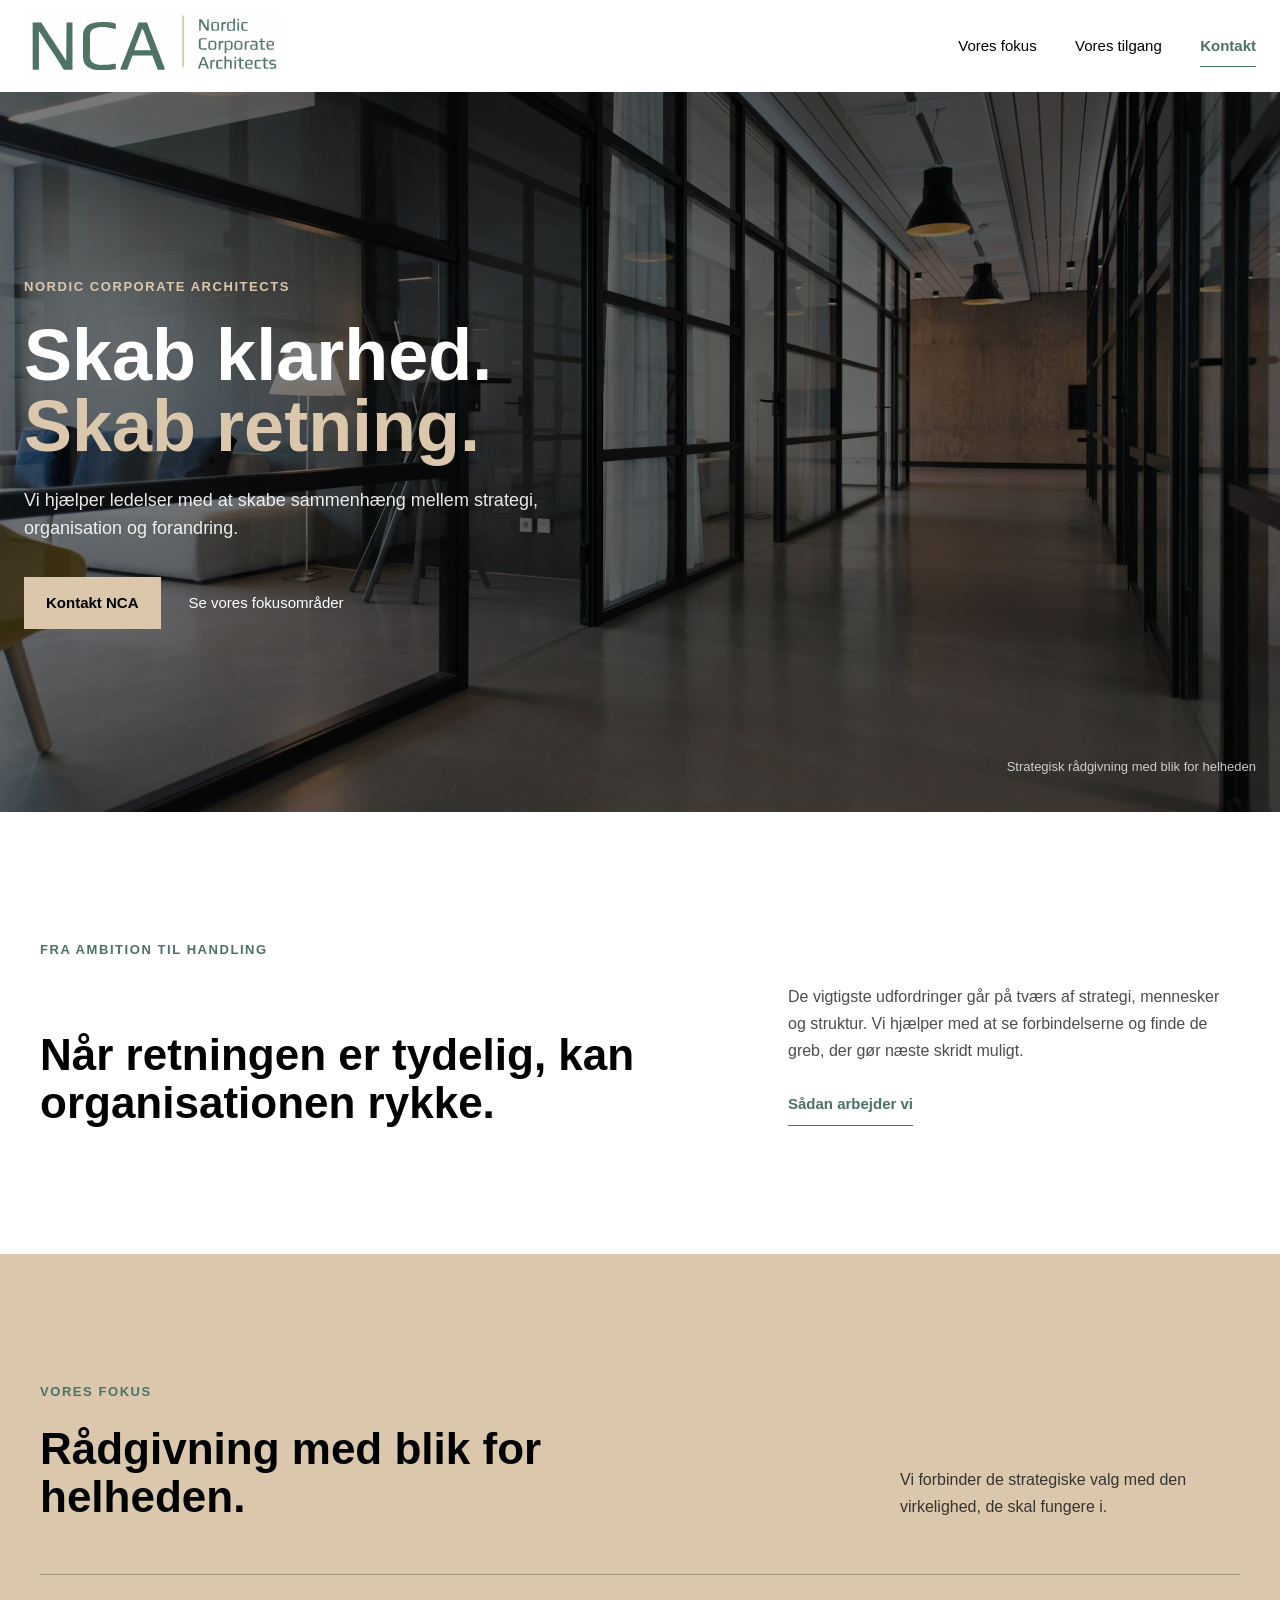
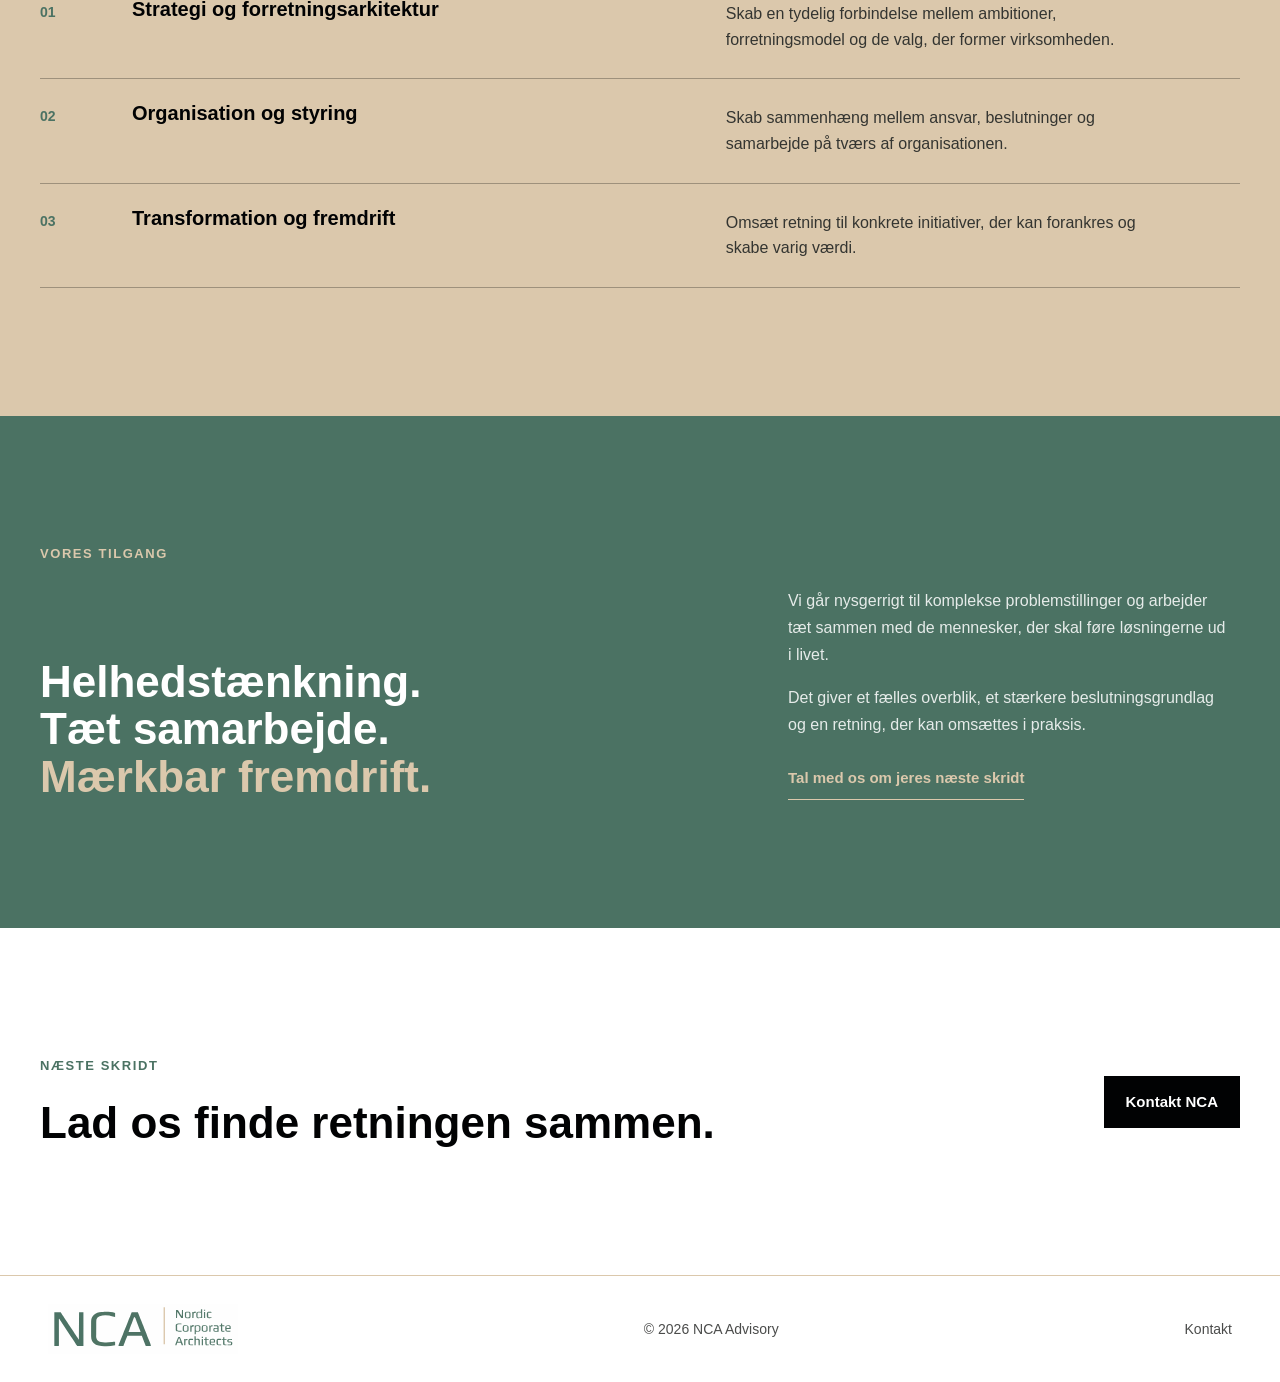
==== index.html @ 68beba66 "update with new .com domain added utile-solutions/nca-web@9d59abd292d9327e5ffa1cbc214c4a1c058926ba" ====
<!DOCTYPE html><!--3nPNjSxxkVsSci7g7vaaz--><html lang="da"><head><meta charSet="utf-8"/><meta name="viewport" content="width=device-width, initial-scale=1"/><link rel="preload" as="image" href="/_next/static/media/nca_advisory_logo.68d77a02.svg"/><link rel="preload" as="image" href="/images/nca-office-hero.jpg"/><link rel="stylesheet" href="/_next/static/css/c71cd34db02dd601.css" data-precedence="next"/><link rel="preload" as="script" fetchPriority="low" href="/_next/static/chunks/webpack-4e6bf084ac60582b.js"/><script src="/_next/static/chunks/4bd1b696-c023c6e3521b1417.js" async=""></script><script src="/_next/static/chunks/255-1f92380adbc6ec99.js" async=""></script><script src="/_next/static/chunks/main-app-1a03d2132babcd87.js" async=""></script><script src="/_next/static/chunks/850-9fa46099ca4fc916.js" async=""></script><script src="/_next/static/chunks/app/page-f6c0685f7e9ecedb.js" async=""></script><title>NCA</title><meta name="description" content="NCA skaber overblik og retning for det næste."/><link rel="icon" href="/icon.svg?50482b722c4ceec4" type="image/svg+xml" sizes="any"/><script src="/_next/static/chunks/polyfills-42372ed130431b0a.js" noModule=""></script></head><body><div hidden=""><!--$--><!--/$--></div><main><header class="site-header"><div class="site-header-inner"><a aria-label="NCA Advisory, forsiden" class="brand-link" href="/"><img alt="Nordic Corporate Architects" width="960" height="255" decoding="async" data-nimg="1" class="brand-logo" style="color:transparent" src="/_next/static/media/nca_advisory_logo.68d77a02.svg"/></a><nav aria-label="Hovednavigation" class="main-nav"><a href="#fokus">Vores fokus</a><a href="#tilgang">Vores tilgang</a><a class="nav-contact" href="/kontakt/">Kontakt</a></nav></div></header><section aria-labelledby="hero-title" class="home-hero" id="top"><img alt="Lyst, moderne arbejdsmiljø med møderum og glasvægge" decoding="async" data-nimg="fill" class="hero-image" style="position:absolute;height:100%;width:100%;left:0;top:0;right:0;bottom:0;color:transparent" src="/images/nca-office-hero.jpg"/><div aria-hidden="true" class="hero-shade"></div><div class="hero-inner"><div class="hero-copy page-enter"><p class="hero-eyebrow">Nordic Corporate Architects</p><h1 class="home-hero-title" id="hero-title">Skab klarhed.<br/><span>Skab retning.</span></h1><p class="hero-description">Vi hjælper ledelser med at skabe sammenhæng mellem strategi, organisation og forandring.</p><div class="hero-actions"><a class="button-sand" href="/kontakt/">Kontakt NCA</a><a class="hero-text-link" href="#fokus">Se vores fokusområder</a></div></div><p class="hero-caption">Strategisk rådgivning med blik for helheden</p></div></section><section aria-labelledby="intro-title" class="intro-section"><div class="intro-inner"><p class="section-eyebrow">Fra ambition til handling</p><div class="intro-grid"><h2 class="home-section-title" id="intro-title">Når retningen er tydelig, kan organisationen rykke.</h2><div class="intro-copy"><p>De vigtigste udfordringer går på tværs af strategi, mennesker og struktur. Vi hjælper med at se forbindelserne og finde de greb, der gør næste skridt muligt.</p><a class="underlined-link" href="#tilgang">Sådan arbejder vi</a></div></div></div></section><section aria-labelledby="focus-title" class="focus-section" id="fokus"><div class="focus-inner"><div class="focus-heading"><div><p class="section-eyebrow">Vores fokus</p><h2 class="home-section-title" id="focus-title">Rådgivning med blik for helheden.</h2></div><p class="focus-intro">Vi forbinder de strategiske valg med den virkelighed, de skal fungere i.</p></div><div class="focus-list"><article class="focus-item"><span class="focus-number">01</span><h3>Strategi og forretningsarkitektur</h3><p>Skab en tydelig forbindelse mellem ambitioner, forretningsmodel og de valg, der former virksomheden.</p></article><article class="focus-item"><span class="focus-number">02</span><h3>Organisation og styring</h3><p>Skab sammenhæng mellem ansvar, beslutninger og samarbejde på tværs af organisationen.</p></article><article class="focus-item"><span class="focus-number">03</span><h3>Transformation og fremdrift</h3><p>Omsæt retning til konkrete initiativer, der kan forankres og skabe varig værdi.</p></article></div></div></section><section aria-labelledby="approach-title" class="approach-section" id="tilgang"><div class="approach-inner"><p class="section-eyebrow">Vores tilgang</p><div class="approach-grid"><h2 class="home-section-title" id="approach-title">Helhedstænkning.<br/>Tæt samarbejde.<br/><span>Mærkbar fremdrift.</span></h2><div class="approach-copy"><p>Vi går nysgerrigt til komplekse problemstillinger og arbejder tæt sammen med de mennesker, der skal føre løsningerne ud i livet.</p><p>Det giver et fælles overblik, et stærkere beslutningsgrundlag og en retning, der kan omsættes i praksis.</p><a class="approach-link" href="/kontakt/">Tal med os om jeres næste skridt</a></div></div></div></section><section aria-labelledby="contact-title" class="contact-band" id="kontakt"><div class="contact-band-inner"><div><p class="section-eyebrow">Næste skridt</p><h2 class="home-section-title" id="contact-title">Lad os finde retningen sammen.</h2></div><a class="button-dark" href="/kontakt/">Kontakt NCA</a></div></section><footer class="site-footer"><div class="site-footer-inner"><a aria-label="NCA Advisory, forsiden" class="footer-brand" href="/"><img alt="Nordic Corporate Architects" loading="lazy" width="960" height="255" decoding="async" data-nimg="1" style="color:transparent" src="/_next/static/media/nca_advisory_logo.68d77a02.svg"/></a><span>© <!-- -->2026<!-- --> NCA Advisory</span><a href="/kontakt/">Kontakt</a></div></footer></main><!--$--><!--/$--><script src="/_next/static/chunks/webpack-4e6bf084ac60582b.js" id="_R_" async=""></script><script>(self.__next_f=self.__next_f||[]).push([0])</script><script>self.__next_f.push([1,"1:\"$Sreact.fragment\"\n2:I[9766,[],\"\"]\n3:I[8924,[],\"\"]\n4:I[2619,[\"850\",\"static/chunks/850-9fa46099ca4fc916.js\",\"974\",\"static/chunks/app/page-f6c0685f7e9ecedb.js\"],\"\"]\n5:I[1356,[\"850\",\"static/chunks/850-9fa46099ca4fc916.js\",\"974\",\"static/chunks/app/page-f6c0685f7e9ecedb.js\"],\"Image\"]\nd:I[7150,[],\"\"]\n:HL[\"/_next/static/css/c71cd34db02dd601.css\",\"style\"]\n"])</script><script>self.__next_f.push([1,"0:{\"P\":null,\"b\":\"3nPNjSxxkVsSci7g7vaaz\",\"p\":\"\",\"c\":[\"\",\"\"],\"i\":false,\"f\":[[[\"\",{\"children\":[\"__PAGE__\",{}]},\"$undefined\",\"$undefined\",true],[\"\",[\"$\",\"$1\",\"c\",{\"children\":[[[\"$\",\"link\",\"0\",{\"rel\":\"stylesheet\",\"href\":\"/_next/static/css/c71cd34db02dd601.css\",\"precedence\":\"next\",\"crossOrigin\":\"$undefined\",\"nonce\":\"$undefined\"}]],[\"$\",\"html\",null,{\"lang\":\"da\",\"children\":[\"$\",\"body\",null,{\"children\":[\"$\",\"$L2\",null,{\"parallelRouterKey\":\"children\",\"error\":\"$undefined\",\"errorStyles\":\"$undefined\",\"errorScripts\":\"$undefined\",\"template\":[\"$\",\"$L3\",null,{}],\"templateStyles\":\"$undefined\",\"templateScripts\":\"$undefined\",\"notFound\":[[\"$\",\"main\",null,{\"className\":\"flex min-h-screen flex-col\",\"children\":[[\"$\",\"header\",null,{\"className\":\"mx-auto flex w-full max-w-7xl items-center justify-between px-6 py-6 sm:px-10 lg:px-14\",\"children\":[[\"$\",\"$L4\",null,{\"aria-label\":\"NCA Advisory, forsiden\",\"className\":\"brand-link\",\"href\":\"/\",\"children\":[\"$\",\"$L5\",null,{\"alt\":\"Nordic Corporate Architects\",\"className\":\"brand-logo\",\"height\":255,\"priority\":true,\"src\":{\"src\":\"/_next/static/media/nca_advisory_logo.68d77a02.svg\",\"height\":255,\"width\":960,\"blurWidth\":0,\"blurHeight\":0},\"width\":960}]}],[\"$\",\"span\",null,{\"className\":\"page-nav-link\",\"children\":\"Side ikke fundet\"}]]}],[\"$\",\"section\",null,{\"className\":\"mx-auto flex w-full max-w-7xl flex-1 flex-col justify-center px-6 py-16 sm:px-10 lg:px-14\",\"children\":[[\"$\",\"p\",null,{\"className\":\"mb-5 text-xs font-bold uppercase tracking-[0.18em] text-[var(--primary)]\",\"children\":\"Fejl 404\"}],[\"$\",\"h1\",null,{\"className\":\"display-font leading-tight\",\"children\":\"Den side findes ikke.\"}],[\"$\",\"p\",null,{\"className\":\"body-text mt-5 max-w-md leading-relaxed text-[var(--muted)]\",\"children\":\"Linket virker muligvis ikke længere, eller adressen kan være skrevet forkert.\"}],[\"$\",\"$L4\",null,{\"className\":\"mt-8 inline-flex w-fit border-b border-[var(--primary)] pb-2 text-sm font-bold text-[var(--primary)]\",\"href\":\"/\",\"children\":\"Tilbage til forsiden\"}]]}],[\"$\",\"footer\",null,{\"className\":\"border-t border-[var(--line)] px-6 py-8 sm:px-10 lg:px-14\",\"children\":[\"$\",\"div\",null,{\"className\":\"site-footer-inner\",\"children\":[[\"$\",\"$L4\",null,{\"aria-label\":\"NCA Advisory, forsiden\",\"className\":\"footer-brand\",\"href\":\"/\",\"children\":[\"$\",\"$L5\",null,{\"alt\":\"Nordic Corporate Architects\",\"height\":255,\"src\":\"$0:f:0:1:1:props:children:1:props:children:props:children:props:notFound:0:props:children:0:props:children:0:props:children:props:src\",\"width\":960}]}],[\"$\",\"span\",null,{\"children\":[\"© \",2026,\" NCA Advisory\"]}]]}]}]]}],[]],\"forbidden\":\"$undefined\",\"unauthorized\":\"$undefined\"}]}]}]]}],{\"children\":[\"__PAGE__\",[\"$\",\"$1\",\"c\",{\"children\":[[\"$\",\"main\",null,{\"children\":[[\"$\",\"header\",null,{\"className\":\"site-header\",\"children\":[\"$\",\"div\",null,{\"className\":\"site-header-inner\",\"children\":[[\"$\",\"$L4\",null,{\"aria-label\":\"NCA Advisory, forsiden\",\"className\":\"brand-link\",\"href\":\"/\",\"children\":[\"$\",\"$L5\",null,{\"alt\":\"Nordic Corporate Architects\",\"className\":\"brand-logo\",\"height\":255,\"priority\":true,\"src\":\"$0:f:0:1:1:props:children:1:props:children:props:children:props:notFound:0:props:children:0:props:children:0:props:children:props:src\",\"width\":960}]}],[\"$\",\"nav\",null,{\"aria-label\":\"Hovednavigation\",\"className\":\"main-nav\",\"children\":[[\"$\",\"a\",null,{\"href\":\"#fokus\",\"children\":\"Vores fokus\"}],[\"$\",\"a\",null,{\"href\":\"#tilgang\",\"children\":\"Vores tilgang\"}],[\"$\",\"$L4\",null,{\"className\":\"nav-contact\",\"href\":\"/kontakt/\",\"children\":\"Kontakt\"}]]}]]}]}],[\"$\",\"section\",null,{\"aria-labelledby\":\"hero-title\",\"className\":\"home-hero\",\"id\":\"top\",\"children\":[[\"$\",\"$L5\",null,{\"alt\":\"Lyst, moderne arbejdsmiljø med møderum og glasvægge\",\"className\":\"hero-image\",\"fill\":true,\"priority\":true,\"sizes\":\"100vw\",\"src\":\"/images/nca-office-hero.jpg\"}],[\"$\",\"div\",null,{\"aria-hidden\":\"true\",\"className\":\"hero-shade\"}],[\"$\",\"div\",null,{\"className\":\"hero-inner\",\"children\":[[\"$\",\"div\",null,{\"className\":\"hero-copy page-enter\",\"children\":[[\"$\",\"p\",null,{\"className\":\"hero-eyebrow\",\"children\":\"Nordic Corporate Architects\"}],[\"$\",\"h1\",null,{\"className\":\"home-hero-title\",\"id\":\"hero-title\",\"children\":[\"Skab klarhed.\",[\"$\",\"br\",null,{}],[\"$\",\"span\",null,{\"children\":\"Skab retning.\"}]]}],[\"$\",\"p\",null,{\"className\":\"hero-description\",\"children\":\"Vi hjælper ledelser med at skabe sammenhæng mellem strategi, organisation og forandring.\"}],[\"$\",\"div\",null,{\"className\":\"hero-actions\",\"children\":[[\"$\",\"$L4\",null,{\"className\":\"button-sand\",\"href\":\"/kontakt/\",\"children\":\"Kontakt NCA\"}],[\"$\",\"a\",null,{\"className\":\"hero-text-link\",\"href\":\"#fokus\",\"children\":\"Se vores fokusområder\"}]]}]]}],[\"$\",\"p\",null,{\"className\":\"hero-caption\",\"children\":\"Strategisk rådgivning med blik for helheden\"}]]}]]}],[\"$\",\"section\",null,{\"aria-labelledby\":\"intro-title\",\"className\":\"intro-section\",\"children\":[\"$\",\"div\",null,{\"className\":\"intro-inner\",\"children\":[[\"$\",\"p\",null,{\"className\":\"section-eyebrow\",\"children\":\"Fra ambition til handling\"}],[\"$\",\"div\",null,{\"className\":\"intro-grid\",\"children\":[[\"$\",\"h2\",null,{\"className\":\"home-section-title\",\"id\":\"intro-title\",\"children\":\"Når retningen er tydelig, kan organisationen rykke.\"}],\"$L6\"]}]]}]}],\"$L7\",\"$L8\",\"$L9\",\"$La\"]}],null,\"$Lb\"]}],{},null,false]},null,false],\"$Lc\",false]],\"m\":\"$undefined\",\"G\":[\"$d\",[]],\"s\":false,\"S\":true}\n"])</script><script>self.__next_f.push([1,"e:I[4431,[],\"OutletBoundary\"]\n10:I[5278,[],\"AsyncMetadataOutlet\"]\n12:I[4431,[],\"ViewportBoundary\"]\n14:I[4431,[],\"MetadataBoundary\"]\n15:\"$Sreact.suspense\"\n6:[\"$\",\"div\",null,{\"className\":\"intro-copy\",\"children\":[[\"$\",\"p\",null,{\"children\":\"De vigtigste udfordringer går på tværs af strategi, mennesker og struktur. Vi hjælper med at se forbindelserne og finde de greb, der gør næste skridt muligt.\"}],[\"$\",\"a\",null,{\"className\":\"underlined-link\",\"href\":\"#tilgang\",\"children\":\"Sådan arbejder vi\"}]]}]\n"])</script><script>self.__next_f.push([1,"7:[\"$\",\"section\",null,{\"aria-labelledby\":\"focus-title\",\"className\":\"focus-section\",\"id\":\"fokus\",\"children\":[\"$\",\"div\",null,{\"className\":\"focus-inner\",\"children\":[[\"$\",\"div\",null,{\"className\":\"focus-heading\",\"children\":[[\"$\",\"div\",null,{\"children\":[[\"$\",\"p\",null,{\"className\":\"section-eyebrow\",\"children\":\"Vores fokus\"}],[\"$\",\"h2\",null,{\"className\":\"home-section-title\",\"id\":\"focus-title\",\"children\":\"Rådgivning med blik for helheden.\"}]]}],[\"$\",\"p\",null,{\"className\":\"focus-intro\",\"children\":\"Vi forbinder de strategiske valg med den virkelighed, de skal fungere i.\"}]]}],[\"$\",\"div\",null,{\"className\":\"focus-list\",\"children\":[[\"$\",\"article\",\"01\",{\"className\":\"focus-item\",\"children\":[[\"$\",\"span\",null,{\"className\":\"focus-number\",\"children\":\"01\"}],[\"$\",\"h3\",null,{\"children\":\"Strategi og forretningsarkitektur\"}],[\"$\",\"p\",null,{\"children\":\"Skab en tydelig forbindelse mellem ambitioner, forretningsmodel og de valg, der former virksomheden.\"}]]}],[\"$\",\"article\",\"02\",{\"className\":\"focus-item\",\"children\":[[\"$\",\"span\",null,{\"className\":\"focus-number\",\"children\":\"02\"}],[\"$\",\"h3\",null,{\"children\":\"Organisation og styring\"}],[\"$\",\"p\",null,{\"children\":\"Skab sammenhæng mellem ansvar, beslutninger og samarbejde på tværs af organisationen.\"}]]}],[\"$\",\"article\",\"03\",{\"className\":\"focus-item\",\"children\":[[\"$\",\"span\",null,{\"className\":\"focus-number\",\"children\":\"03\"}],[\"$\",\"h3\",null,{\"children\":\"Transformation og fremdrift\"}],[\"$\",\"p\",null,{\"children\":\"Omsæt retning til konkrete initiativer, der kan forankres og skabe varig værdi.\"}]]}]]}]]}]}]\n"])</script><script>self.__next_f.push([1,"8:[\"$\",\"section\",null,{\"aria-labelledby\":\"approach-title\",\"className\":\"approach-section\",\"id\":\"tilgang\",\"children\":[\"$\",\"div\",null,{\"className\":\"approach-inner\",\"children\":[[\"$\",\"p\",null,{\"className\":\"section-eyebrow\",\"children\":\"Vores tilgang\"}],[\"$\",\"div\",null,{\"className\":\"approach-grid\",\"children\":[[\"$\",\"h2\",null,{\"className\":\"home-section-title\",\"id\":\"approach-title\",\"children\":[\"Helhedstænkning.\",[\"$\",\"br\",null,{}],\"Tæt samarbejde.\",[\"$\",\"br\",null,{}],[\"$\",\"span\",null,{\"children\":\"Mærkbar fremdrift.\"}]]}],[\"$\",\"div\",null,{\"className\":\"approach-copy\",\"children\":[[\"$\",\"p\",null,{\"children\":\"Vi går nysgerrigt til komplekse problemstillinger og arbejder tæt sammen med de mennesker, der skal føre løsningerne ud i livet.\"}],[\"$\",\"p\",null,{\"children\":\"Det giver et fælles overblik, et stærkere beslutningsgrundlag og en retning, der kan omsættes i praksis.\"}],[\"$\",\"$L4\",null,{\"className\":\"approach-link\",\"href\":\"/kontakt/\",\"children\":\"Tal med os om jeres næste skridt\"}]]}]]}]]}]}]\n"])</script><script>self.__next_f.push([1,"9:[\"$\",\"section\",null,{\"aria-labelledby\":\"contact-title\",\"className\":\"contact-band\",\"id\":\"kontakt\",\"children\":[\"$\",\"div\",null,{\"className\":\"contact-band-inner\",\"children\":[[\"$\",\"div\",null,{\"children\":[[\"$\",\"p\",null,{\"className\":\"section-eyebrow\",\"children\":\"Næste skridt\"}],[\"$\",\"h2\",null,{\"className\":\"home-section-title\",\"id\":\"contact-title\",\"children\":\"Lad os finde retningen sammen.\"}]]}],[\"$\",\"$L4\",null,{\"className\":\"button-dark\",\"href\":\"/kontakt/\",\"children\":\"Kontakt NCA\"}]]}]}]\na:[\"$\",\"footer\",null,{\"className\":\"site-footer\",\"children\":[\"$\",\"div\",null,{\"className\":\"site-footer-inner\",\"children\":[[\"$\",\"$L4\",null,{\"aria-label\":\"NCA Advisory, forsiden\",\"className\":\"footer-brand\",\"href\":\"/\",\"children\":[\"$\",\"$L5\",null,{\"alt\":\"Nordic Corporate Architects\",\"height\":255,\"src\":\"$0:f:0:1:1:props:children:1:props:children:props:children:props:notFound:0:props:children:0:props:children:0:props:children:props:src\",\"width\":960}]}],[\"$\",\"span\",null,{\"children\":[\"© \",2026,\" NCA Advisory\"]}],[\"$\",\"$L4\",null,{\"href\":\"/kontakt/\",\"children\":\"Kontakt\"}]]}]}]\nb:[\"$\",\"$Le\",null,{\"children\":[\"$Lf\",[\"$\",\"$L10\",null,{\"promise\":\"$@11\"}]]}]\nc:[\"$\",\"$1\",\"h\",{\"children\":[null,[[\"$\",\"$L12\",null,{\"children\":\"$L13\"}],null],[\"$\",\"$L14\",null,{\"children\":[\"$\",\"div\",null,{\"hidden\":true,\"children\":[\"$\",\"$15\",null,{\"fallback\":null,\"children\":\"$L16\"}]}]}]]}]\n"])</script><script>self.__next_f.push([1,"13:[[\"$\",\"meta\",\"0\",{\"charSet\":\"utf-8\"}],[\"$\",\"meta\",\"1\",{\"name\":\"viewport\",\"content\":\"width=device-width, initial-scale=1\"}]]\nf:null\n"])</script><script>self.__next_f.push([1,"17:I[622,[],\"IconMark\"]\n11:{\"metadata\":[[\"$\",\"title\",\"0\",{\"children\":\"NCA\"}],[\"$\",\"meta\",\"1\",{\"name\":\"description\",\"content\":\"NCA skaber overblik og retning for det næste.\"}],[\"$\",\"link\",\"2\",{\"rel\":\"icon\",\"href\":\"/icon.svg?50482b722c4ceec4\",\"type\":\"image/svg+xml\",\"sizes\":\"any\"}],[\"$\",\"$L17\",\"3\",{}]],\"error\":null,\"digest\":\"$undefined\"}\n"])</script><script>self.__next_f.push([1,"16:\"$11:metadata\"\n"])</script></body></html>
---- _next/static/css/c71cd34db02dd601.css ----
/*! tailwindcss v4.3.3 | MIT License | https://tailwindcss.com */@layer properties{@supports (((-webkit-hyphens:none)) and (not (margin-trim:inline))) or ((-moz-orient:inline) and (not (color:rgb(from red r g b)))){*,::backdrop,:after,:before{--tw-rotate-x:initial;--tw-rotate-y:initial;--tw-rotate-z:initial;--tw-skew-x:initial;--tw-skew-y:initial;--tw-space-y-reverse:0;--tw-border-style:solid;--tw-leading:initial;--tw-font-weight:initial;--tw-tracking:initial}}}@layer theme{:host,:root{--font-sans:-apple-system,BlinkMacSystemFont,"Segoe UI",Roboto,"Helvetica Neue","Noto Sans",Arial,sans-serif,"Apple Color Emoji","Segoe UI Emoji","Segoe UI Symbol","Noto Color Emoji";--font-mono:ui-monospace,SFMono-Regular,Menlo,Monaco,Consolas,"Liberation Mono","Courier New",monospace;--color-red-700:oklch(50.5% .213 27.518);--color-white:#fff;--spacing:.25rem;--container-sm:24rem;--container-md:28rem;--container-7xl:80rem;--text-xs:.75rem;--text-xs--line-height:calc(1 / .75);--text-sm:.875rem;--text-sm--line-height:calc(1.25 / .875);--text-base:1rem;--text-base--line-height:calc(1.5 / 1);--font-weight-bold:700;--leading-tight:1.25;--leading-relaxed:1.625;--default-transition-duration:.15s;--default-transition-timing-function:cubic-bezier(.4,0,.2,1);--default-font-family:var(--font-sans);--default-mono-font-family:var(--font-mono)}}@layer base{*,::backdrop,:after,:before{box-sizing:border-box;border:0 solid;margin:0;padding:0}::file-selector-button{box-sizing:border-box;border:0 solid;margin:0;padding:0}:host,html{-webkit-text-size-adjust:100%;tab-size:4;line-height:1.5;font-family:var(--default-font-family,-apple-system,BlinkMacSystemFont,"Segoe UI",Roboto,"Helvetica Neue","Noto Sans",Arial,sans-serif,"Apple Color Emoji","Segoe UI Emoji","Segoe UI Symbol","Noto Color Emoji");font-feature-settings:var(--default-font-feature-settings,normal);font-variation-settings:var(--default-font-variation-settings,normal);-webkit-tap-highlight-color:transparent}hr{height:0;color:inherit;border-top-width:1px}abbr:where([title]){-webkit-text-decoration:underline dotted;text-decoration:underline dotted}h1,h2,h3,h4,h5,h6{font-size:inherit;font-weight:inherit}a{color:inherit;-webkit-text-decoration:inherit;text-decoration:inherit}b,strong{font-weight:bolder}code,kbd,pre,samp{font-family:var(--default-mono-font-family,ui-monospace,SFMono-Regular,Menlo,Monaco,Consolas,"Liberation Mono","Courier New",monospace);font-feature-settings:var(--default-mono-font-feature-settings,normal);font-variation-settings:var(--default-mono-font-variation-settings,normal);font-size:1em}small{font-size:80%}sub,sup{vertical-align:baseline;font-size:75%;line-height:0;position:relative}sub{bottom:-.25em}sup{top:-.5em}table{text-indent:0;border-color:inherit;border-collapse:collapse}:-moz-focusring:where(:not(iframe)){outline:auto}progress{vertical-align:baseline}summary{display:list-item}menu,ol,ul{list-style:none}audio,canvas,embed,iframe,img,object,svg,video{vertical-align:middle;display:block}img,video{max-width:100%;height:auto}button,input,optgroup,select,textarea{font:inherit;font-feature-settings:inherit;font-variation-settings:inherit;letter-spacing:inherit;color:inherit;opacity:1;background-color:#0000;border-radius:0}::file-selector-button{font:inherit;font-feature-settings:inherit;font-variation-settings:inherit;letter-spacing:inherit;color:inherit;opacity:1;background-color:#0000;border-radius:0}:where(select:is([multiple],[size])) optgroup{font-weight:bolder}:where(select:is([multiple],[size])) optgroup option{padding-inline-start:20px}::file-selector-button{margin-inline-end:4px}::placeholder{opacity:1}@supports (not ((-webkit-appearance:-apple-pay-button))) or (contain-intrinsic-size:1px){::placeholder{color:currentColor}@supports (color:color-mix(in lab,red,red)){::placeholder{color:color-mix(in oklab,currentcolor 50%,transparent)}}}textarea{resize:vertical}::-webkit-search-decoration{-webkit-appearance:none}::-webkit-date-and-time-value{min-height:1lh;text-align:inherit}::-webkit-datetime-edit{display:inline-flex}::-webkit-datetime-edit-fields-wrapper{padding:0}::-webkit-datetime-edit,::-webkit-datetime-edit-year-field{padding-block:0}::-webkit-datetime-edit-day-field,::-webkit-datetime-edit-month-field{padding-block:0}::-webkit-datetime-edit-hour-field,::-webkit-datetime-edit-minute-field{padding-block:0}::-webkit-datetime-edit-millisecond-field,::-webkit-datetime-edit-second-field{padding-block:0}::-webkit-datetime-edit-meridiem-field{padding-block:0}::-webkit-calendar-picker-indicator{line-height:1}:-moz-ui-invalid{box-shadow:none}button,input:where([type=button],[type=reset],[type=submit]){appearance:button}::file-selector-button{appearance:button}::-webkit-inner-spin-button,::-webkit-outer-spin-button{height:auto}[hidden]:where(:not([hidden=until-found])){display:none!important}}@layer components;@layer utilities{.static{position:static}.mx-auto{margin-inline:auto}.mt-5{margin-top:calc(var(--spacing) * 5)}.mt-8{margin-top:calc(var(--spacing) * 8)}.mt-10{margin-top:calc(var(--spacing) * 10)}.mb-2{margin-bottom:calc(var(--spacing) * 2)}.mb-5{margin-bottom:calc(var(--spacing) * 5)}.block{display:block}.contents{display:contents}.flex{display:flex}.grid{display:grid}.inline-flex{display:inline-flex}.min-h-12{min-height:calc(var(--spacing) * 12)}.min-h-screen{min-height:100vh}.w-fit{width:fit-content}.w-full{width:100%}.max-w-7xl{max-width:var(--container-7xl)}.max-w-md{max-width:var(--container-md)}.max-w-sm{max-width:var(--container-sm)}.flex-1{flex:1}.transform{transform:var(--tw-rotate-x,) var(--tw-rotate-y,) var(--tw-rotate-z,) var(--tw-skew-x,) var(--tw-skew-y,)}.resize-y{resize:vertical}.flex-col{flex-direction:column}.items-center{align-items:center}.justify-between{justify-content:space-between}.justify-center{justify-content:center}.gap-12{gap:calc(var(--spacing) * 12)}:where(.space-y-6>:not(:last-child)){--tw-space-y-reverse:0;margin-block-start:calc(calc(var(--spacing) * 6) * var(--tw-space-y-reverse));margin-block-end:calc(calc(var(--spacing) * 6) * calc(1 - var(--tw-space-y-reverse)))}.border{border-style:var(--tw-border-style);border-width:1px}.border-t{border-top-style:var(--tw-border-style);border-top-width:1px}.border-b{border-bottom-style:var(--tw-border-style);border-bottom-width:1px}.border-\[var\(--line\)\]{border-color:var(--line)}.border-\[var\(--primary\)\]{border-color:var(--primary)}.bg-\[var\(--primary\)\]{background-color:var(--primary)}.bg-white{background-color:var(--color-white)}.px-4{padding-inline:calc(var(--spacing) * 4)}.px-6{padding-inline:calc(var(--spacing) * 6)}.py-3{padding-block:calc(var(--spacing) * 3)}.py-6{padding-block:calc(var(--spacing) * 6)}.py-8{padding-block:calc(var(--spacing) * 8)}.py-16{padding-block:calc(var(--spacing) * 16)}.pt-2{padding-top:calc(var(--spacing) * 2)}.pb-2{padding-bottom:calc(var(--spacing) * 2)}.text-base{font-size:var(--text-base);line-height:var(--tw-leading,var(--text-base--line-height))}.text-sm{font-size:var(--text-sm);line-height:var(--tw-leading,var(--text-sm--line-height))}.text-xs{font-size:var(--text-xs);line-height:var(--tw-leading,var(--text-xs--line-height))}.leading-relaxed{--tw-leading:var(--leading-relaxed);line-height:var(--leading-relaxed)}.leading-tight{--tw-leading:var(--leading-tight);line-height:var(--leading-tight)}.font-bold{--tw-font-weight:var(--font-weight-bold);font-weight:var(--font-weight-bold)}.tracking-\[0\.12em\]{--tw-tracking:.12em;letter-spacing:.12em}.tracking-\[0\.18em\]{--tw-tracking:.18em;letter-spacing:.18em}.text-\[var\(--muted\)\]{color:var(--muted)}.text-\[var\(--primary\)\]{color:var(--primary)}.text-red-700{color:var(--color-red-700)}.text-white{color:var(--color-white)}.uppercase{text-transform:uppercase}.transition{transition-property:color,background-color,border-color,outline-color,text-decoration-color,fill,stroke,--tw-gradient-from,--tw-gradient-via,--tw-gradient-to,opacity,box-shadow,transform,translate,scale,rotate,filter,-webkit-backdrop-filter,backdrop-filter,display,content-visibility,overlay,pointer-events;transition-timing-function:var(--tw-ease,var(--default-transition-timing-function));transition-duration:var(--tw-duration,var(--default-transition-duration))}.outline-none{--tw-outline-style:none;outline-style:none}@media (hover:hover){.hover\:bg-\[var\(--secondary\)\]:hover{background-color:var(--secondary)}}.focus\:border-\[var\(--primary\)\]:focus{border-color:var(--primary)}.disabled\:cursor-wait:disabled{cursor:wait}.disabled\:opacity-60:disabled{opacity:.6}@media (min-width:40rem){.sm\:px-10{padding-inline:calc(var(--spacing) * 10)}}@media (min-width:64rem){.lg\:grid-cols-\[0\.8fr_1\.2fr\]{grid-template-columns:.8fr 1.2fr}.lg\:gap-24{gap:calc(var(--spacing) * 24)}.lg\:border-t-0{border-top-style:var(--tw-border-style);border-top-width:0}.lg\:border-l{border-left-style:var(--tw-border-style);border-left-width:1px}.lg\:px-14{padding-inline:calc(var(--spacing) * 14)}.lg\:py-24{padding-block:calc(var(--spacing) * 24)}.lg\:pl-12{padding-left:calc(var(--spacing) * 12)}}}:root{--primary:#4b7263;--secondary:#010203;--sand:#dbc8ac;--ink:var(--secondary);--muted:#4b4c4b;--paper:#fff;--line:#dbc8ac;--accent:var(--sand);--deep:var(--primary);color-scheme:light;background:var(--paper);color:var(--ink);font-family:Aptos,Segoe UI,sans-serif}*{box-sizing:border-box}html{scroll-behavior:smooth}body{-webkit-font-smoothing:antialiased;min-width:320px;margin:0;font-family:Aptos,Segoe UI,sans-serif;font-size:16px;font-weight:400;line-height:1.6}.display-font,h1,h2,h3{font-family:Aptos Display,Aptos,Segoe UI,sans-serif}.heading-one,h1{font-size:36px;font-weight:700}.heading-two,h2{font-size:28px;font-weight:400}.heading-three,h3{font-family:Aptos,Segoe UI,sans-serif;font-size:20px;font-weight:700}.body-text,p{font-size:16px;font-weight:400}a{color:inherit;text-decoration:none}a,button{-webkit-tap-highlight-color:transparent}::selection{background:var(--accent);color:var(--ink)}.display-font{font-family:Aptos Display,Aptos,Segoe UI,sans-serif}.page-enter{animation:page-enter .7s both}.reveal-delay{animation-delay:.12s}.site-header{z-index:5;background:#fff;position:relative}.site-footer-inner,.site-header-inner{justify-content:space-between;align-items:center;width:min(100% - 48px,1360px);margin:0 auto;display:flex}.site-header-inner{min-height:92px}.brand-link{align-items:center;width:min(260px,42vw);display:inline-flex}.brand-logo{width:100%;height:auto;display:block}.main-nav{align-items:center;gap:clamp(18px,3vw,46px);font-size:15px;display:flex}.main-nav a,.site-footer a{transition:color .16s}.main-nav a:hover,.nav-contact,.site-footer a:hover{color:var(--primary)}.nav-contact{border-bottom:1px solid var(--primary);min-height:42px;align-items:center;gap:14px;font-weight:700;display:inline-flex}.page-nav-link{color:var(--ink);font-size:15px;font-weight:600;transition:color .16s}.page-nav-link:hover{color:var(--primary)}.home-hero{background:var(--deep);color:#fff;align-items:center;min-height:min(720px,100svh - 92px);display:flex;position:relative;overflow:hidden}.hero-image,.hero-shade{position:absolute;inset:0}.hero-image{object-fit:cover;object-position:center 52%}.hero-shade{background:#01020387}.hero-inner{width:min(100% - 48px,1360px);min-height:inherit;flex-direction:column;justify-content:center;margin:0 auto;padding:80px 0 78px;display:flex;position:relative}.hero-copy{max-width:760px}.hero-eyebrow,.section-eyebrow{color:var(--sand);letter-spacing:.12em;text-transform:uppercase;margin:0 0 22px;font-size:13px;font-weight:700}.home-hero-title{color:#fff;margin:0;font-family:Aptos Display,Aptos,Segoe UI,sans-serif;font-size:72px;font-weight:700;line-height:.98}.home-hero-title span{color:var(--sand)}.hero-description{color:#ffffffe6;max-width:540px;margin:26px 0 0;font-size:18px;line-height:1.55}.hero-actions{flex-wrap:wrap;align-items:center;gap:28px;margin-top:34px;display:flex}.button-dark,.button-sand{justify-content:center;align-items:center;gap:24px;min-height:52px;padding:0 22px;font-size:15px;font-weight:700;transition:background-color .16s,color .16s;display:inline-flex}.button-sand{background:var(--sand);color:var(--secondary)}.button-sand:hover{background:#fff}.hero-text-link{color:#fff;align-items:center;gap:12px;font-size:15px;display:inline-flex}.hero-caption{color:#ffffffc2;margin:0;font-size:13px;position:absolute;bottom:34px;right:0}.approach-section,.contact-band,.focus-section,.intro-section{padding:clamp(76px,10vw,144px) 24px}.approach-inner,.contact-band-inner,.focus-inner,.intro-inner{width:min(100%,1200px);margin:0 auto}.contact-band .section-eyebrow,.focus-section .section-eyebrow,.intro-section .section-eyebrow{color:var(--primary)}.approach-grid,.intro-grid{grid-template-columns:1.05fr .75fr;align-items:end;gap:clamp(40px,9vw,140px);display:grid}.home-section-title{max-width:720px;color:var(--secondary);margin:0;font-family:Aptos Display,Aptos,Segoe UI,sans-serif;font-size:44px;font-weight:600;line-height:1.08}.approach-copy,.intro-copy{max-width:440px}.approach-copy p,.focus-intro,.intro-copy p{color:var(--muted);margin:0;font-size:16px;line-height:1.7}.approach-link,.underlined-link{border-bottom:1px solid var(--primary);color:var(--primary);align-items:center;gap:18px;margin-top:28px;padding-bottom:9px;font-size:15px;font-weight:700;display:inline-flex}.focus-section{background:var(--sand)}.focus-heading{justify-content:space-between;align-items:end;gap:40px;margin-bottom:54px;display:flex}.focus-heading .home-section-title{max-width:670px}.focus-intro{color:#343531;max-width:340px}.focus-list{border-top:1px solid #01020347}.focus-item{border-bottom:1px solid #01020347;grid-template-columns:64px 1.1fr 1fr;align-items:start;gap:28px;padding:26px 0;display:grid}.focus-number{color:var(--primary);font-size:14px;font-weight:700}.focus-item h3{margin:-4px 0 0;font-family:Aptos Display,Aptos,Segoe UI,sans-serif;font-size:20px;font-weight:600;line-height:1.25}.focus-item p{color:#343531;max-width:420px;margin:0;font-size:16px;line-height:1.6}.approach-section{background:var(--primary);color:#fff}.approach-section .section-eyebrow{color:var(--sand)}.approach-section .home-section-title{color:#fff}.approach-section .home-section-title span{color:var(--sand)}.approach-copy p{color:#ffffffdb}.approach-copy p+p{margin-top:16px}.approach-link{border-color:var(--sand);color:var(--sand)}.contact-band-inner{justify-content:space-between;align-items:center;gap:40px;display:flex}.button-dark{background:var(--secondary);color:#fff;flex:none}.button-dark:hover{background:var(--primary)}.site-footer{border-top:1px solid var(--line);padding:24px}.site-footer-inner{min-height:58px;color:var(--muted);gap:24px;font-size:14px}.footer-brand{width:190px;display:inline-flex}.footer-brand img{width:100%;height:auto;display:block}@media (max-width:760px){.site-footer-inner,.site-header-inner{width:min(100% - 36px,1360px)}.site-header-inner{min-height:76px}.brand-link{width:min(190px,45vw)}.main-nav{gap:16px;font-size:14px}.main-nav a:first-child{display:none}.nav-contact{gap:8px;min-height:36px}.home-hero{min-height:min(720px,100svh - 76px)}.hero-inner{width:min(100% - 40px,1360px);padding:64px 0 76px}.hero-image{object-position:58% center}.hero-shade{background:#01020399}.hero-caption{max-width:calc(100% - 60px);font-size:10px;bottom:31px;right:auto}.approach-grid,.intro-grid{grid-template-columns:1fr;gap:28px}.contact-band-inner,.focus-heading{flex-direction:column;align-items:flex-start}.focus-heading{gap:24px;margin-bottom:36px}.focus-item{grid-template-columns:34px 1fr;gap:12px 16px;padding:22px 0}.focus-item h3{font-size:19px}.focus-item p{grid-column:2}.site-footer-inner{flex-wrap:wrap}.footer-brand{width:150px}.home-hero-title{font-size:48px}.home-section-title{font-size:32px}}@media (max-width:420px){.hero-actions{flex-direction:column;align-items:flex-start;gap:20px}}@keyframes page-enter{0%{opacity:0;transform:translateY(14px)}to{opacity:1;transform:translateY(0)}}@media (prefers-reduced-motion:reduce){*,:after,:before{scroll-behavior:auto!important;animation-duration:.01ms!important;animation-iteration-count:1!important}}@property --tw-rotate-x{syntax:"*";inherits:false}@property --tw-rotate-y{syntax:"*";inherits:false}@property --tw-rotate-z{syntax:"*";inherits:false}@property --tw-skew-x{syntax:"*";inherits:false}@property --tw-skew-y{syntax:"*";inherits:false}@property --tw-space-y-reverse{syntax:"*";inherits:false;initial-value:0}@property --tw-border-style{syntax:"*";inherits:false;initial-value:solid}@property --tw-leading{syntax:"*";inherits:false}@property --tw-font-weight{syntax:"*";inherits:false}@property --tw-tracking{syntax:"*";inherits:false}
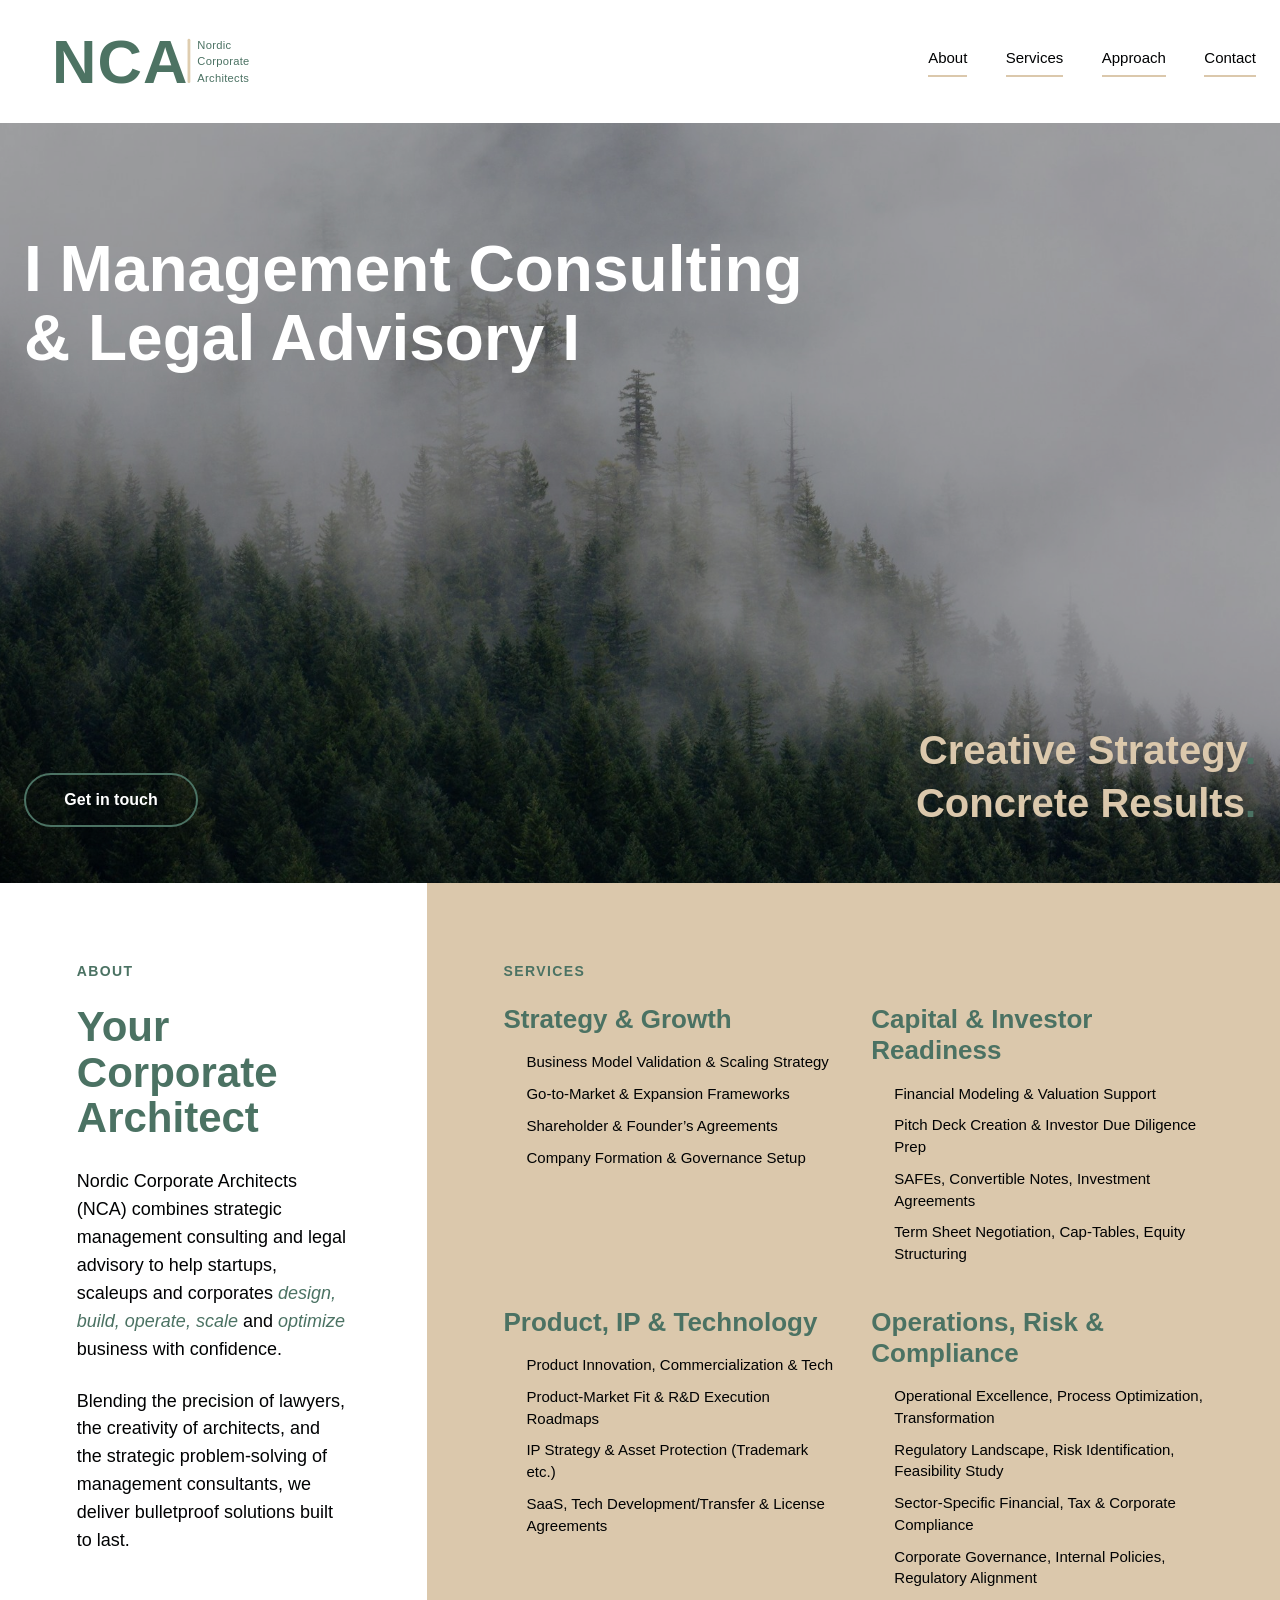
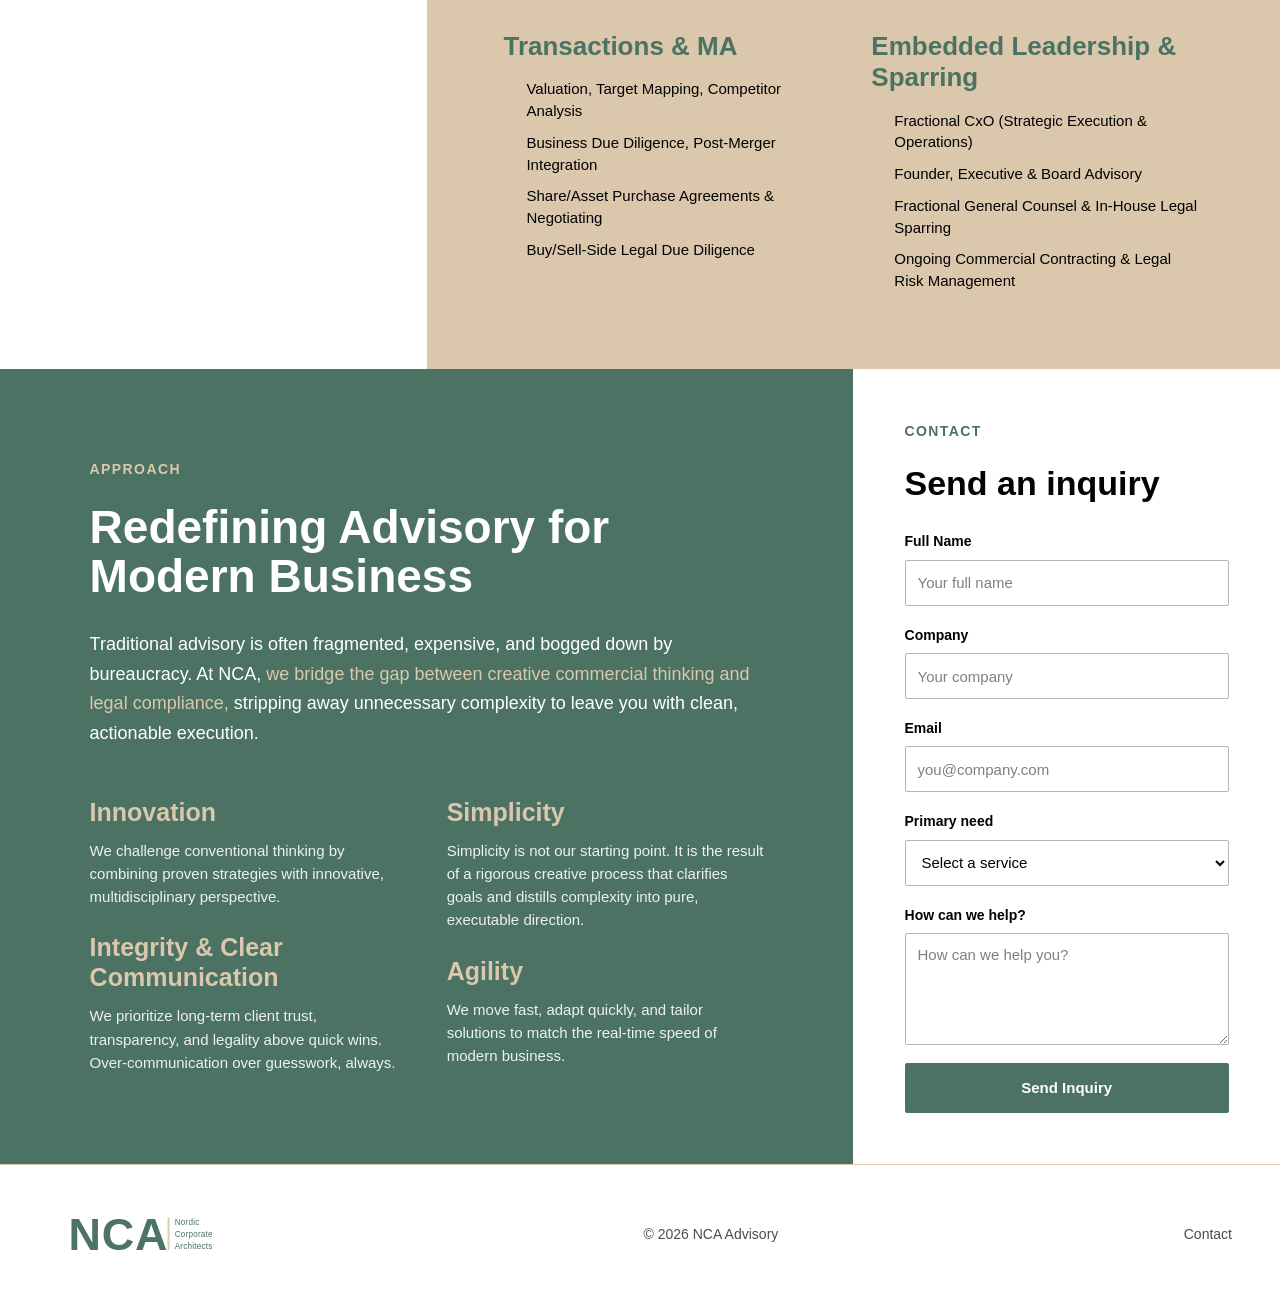
==== commit 8dd7f702: "Merge pull request #4 from utile-solutions/feat/update-ui-landingpage-content updated the homepage w" ====
--- a/index.html
+++ b/index.html
@@ -1 +1 @@
-<!DOCTYPE html><!--3nPNjSxxkVsSci7g7vaaz--><html lang="da"><head><meta charSet="utf-8"/><meta name="viewport" content="width=device-width, initial-scale=1"/><link rel="preload" as="image" href="/_next/static/media/nca_advisory_logo.68d77a02.svg"/><link rel="preload" as="image" href="/images/nca-office-hero.jpg"/><link rel="stylesheet" href="/_next/static/css/c71cd34db02dd601.css" data-precedence="next"/><link rel="preload" as="script" fetchPriority="low" href="/_next/static/chunks/webpack-4e6bf084ac60582b.js"/><script src="/_next/static/chunks/4bd1b696-c023c6e3521b1417.js" async=""></script><script src="/_next/static/chunks/255-1f92380adbc6ec99.js" async=""></script><script src="/_next/static/chunks/main-app-1a03d2132babcd87.js" async=""></script><script src="/_next/static/chunks/850-9fa46099ca4fc916.js" async=""></script><script src="/_next/static/chunks/app/page-f6c0685f7e9ecedb.js" async=""></script><title>NCA</title><meta name="description" content="NCA skaber overblik og retning for det næste."/><link rel="icon" href="/icon.svg?50482b722c4ceec4" type="image/svg+xml" sizes="any"/><script src="/_next/static/chunks/polyfills-42372ed130431b0a.js" noModule=""></script></head><body><div hidden=""><!--$--><!--/$--></div><main><header class="site-header"><div class="site-header-inner"><a aria-label="NCA Advisory, forsiden" class="brand-link" href="/"><img alt="Nordic Corporate Architects" width="960" height="255" decoding="async" data-nimg="1" class="brand-logo" style="color:transparent" src="/_next/static/media/nca_advisory_logo.68d77a02.svg"/></a><nav aria-label="Hovednavigation" class="main-nav"><a href="#fokus">Vores fokus</a><a href="#tilgang">Vores tilgang</a><a class="nav-contact" href="/kontakt/">Kontakt</a></nav></div></header><section aria-labelledby="hero-title" class="home-hero" id="top"><img alt="Lyst, moderne arbejdsmiljø med møderum og glasvægge" decoding="async" data-nimg="fill" class="hero-image" style="position:absolute;height:100%;width:100%;left:0;top:0;right:0;bottom:0;color:transparent" src="/images/nca-office-hero.jpg"/><div aria-hidden="true" class="hero-shade"></div><div class="hero-inner"><div class="hero-copy page-enter"><p class="hero-eyebrow">Nordic Corporate Architects</p><h1 class="home-hero-title" id="hero-title">Skab klarhed.<br/><span>Skab retning.</span></h1><p class="hero-description">Vi hjælper ledelser med at skabe sammenhæng mellem strategi, organisation og forandring.</p><div class="hero-actions"><a class="button-sand" href="/kontakt/">Kontakt NCA</a><a class="hero-text-link" href="#fokus">Se vores fokusområder</a></div></div><p class="hero-caption">Strategisk rådgivning med blik for helheden</p></div></section><section aria-labelledby="intro-title" class="intro-section"><div class="intro-inner"><p class="section-eyebrow">Fra ambition til handling</p><div class="intro-grid"><h2 class="home-section-title" id="intro-title">Når retningen er tydelig, kan organisationen rykke.</h2><div class="intro-copy"><p>De vigtigste udfordringer går på tværs af strategi, mennesker og struktur. Vi hjælper med at se forbindelserne og finde de greb, der gør næste skridt muligt.</p><a class="underlined-link" href="#tilgang">Sådan arbejder vi</a></div></div></div></section><section aria-labelledby="focus-title" class="focus-section" id="fokus"><div class="focus-inner"><div class="focus-heading"><div><p class="section-eyebrow">Vores fokus</p><h2 class="home-section-title" id="focus-title">Rådgivning med blik for helheden.</h2></div><p class="focus-intro">Vi forbinder de strategiske valg med den virkelighed, de skal fungere i.</p></div><div class="focus-list"><article class="focus-item"><span class="focus-number">01</span><h3>Strategi og forretningsarkitektur</h3><p>Skab en tydelig forbindelse mellem ambitioner, forretningsmodel og de valg, der former virksomheden.</p></article><article class="focus-item"><span class="focus-number">02</span><h3>Organisation og styring</h3><p>Skab sammenhæng mellem ansvar, beslutninger og samarbejde på tværs af organisationen.</p></article><article class="focus-item"><span class="focus-number">03</span><h3>Transformation og fremdrift</h3><p>Omsæt retning til konkrete initiativer, der kan forankres og skabe varig værdi.</p></article></div></div></section><section aria-labelledby="approach-title" class="approach-section" id="tilgang"><div class="approach-inner"><p class="section-eyebrow">Vores tilgang</p><div class="approach-grid"><h2 class="home-section-title" id="approach-title">Helhedstænkning.<br/>Tæt samarbejde.<br/><span>Mærkbar fremdrift.</span></h2><div class="approach-copy"><p>Vi går nysgerrigt til komplekse problemstillinger og arbejder tæt sammen med de mennesker, der skal føre løsningerne ud i livet.</p><p>Det giver et fælles overblik, et stærkere beslutningsgrundlag og en retning, der kan omsættes i praksis.</p><a class="approach-link" href="/kontakt/">Tal med os om jeres næste skridt</a></div></div></div></section><section aria-labelledby="contact-title" class="contact-band" id="kontakt"><div class="contact-band-inner"><div><p class="section-eyebrow">Næste skridt</p><h2 class="home-section-title" id="contact-title">Lad os finde retningen sammen.</h2></div><a class="button-dark" href="/kontakt/">Kontakt NCA</a></div></section><footer class="site-footer"><div class="site-footer-inner"><a aria-label="NCA Advisory, forsiden" class="footer-brand" href="/"><img alt="Nordic Corporate Architects" loading="lazy" width="960" height="255" decoding="async" data-nimg="1" style="color:transparent" src="/_next/static/media/nca_advisory_logo.68d77a02.svg"/></a><span>© <!-- -->2026<!-- --> NCA Advisory</span><a href="/kontakt/">Kontakt</a></div></footer></main><!--$--><!--/$--><script src="/_next/static/chunks/webpack-4e6bf084ac60582b.js" id="_R_" async=""></script><script>(self.__next_f=self.__next_f||[]).push([0])</script><script>self.__next_f.push([1,"1:\"$Sreact.fragment\"\n2:I[9766,[],\"\"]\n3:I[8924,[],\"\"]\n4:I[2619,[\"850\",\"static/chunks/850-9fa46099ca4fc916.js\",\"974\",\"static/chunks/app/page-f6c0685f7e9ecedb.js\"],\"\"]\n5:I[1356,[\"850\",\"static/chunks/850-9fa46099ca4fc916.js\",\"974\",\"static/chunks/app/page-f6c0685f7e9ecedb.js\"],\"Image\"]\nd:I[7150,[],\"\"]\n:HL[\"/_next/static/css/c71cd34db02dd601.css\",\"style\"]\n"])</script><script>self.__next_f.push([1,"0:{\"P\":null,\"b\":\"3nPNjSxxkVsSci7g7vaaz\",\"p\":\"\",\"c\":[\"\",\"\"],\"i\":false,\"f\":[[[\"\",{\"children\":[\"__PAGE__\",{}]},\"$undefined\",\"$undefined\",true],[\"\",[\"$\",\"$1\",\"c\",{\"children\":[[[\"$\",\"link\",\"0\",{\"rel\":\"stylesheet\",\"href\":\"/_next/static/css/c71cd34db02dd601.css\",\"precedence\":\"next\",\"crossOrigin\":\"$undefined\",\"nonce\":\"$undefined\"}]],[\"$\",\"html\",null,{\"lang\":\"da\",\"children\":[\"$\",\"body\",null,{\"children\":[\"$\",\"$L2\",null,{\"parallelRouterKey\":\"children\",\"error\":\"$undefined\",\"errorStyles\":\"$undefined\",\"errorScripts\":\"$undefined\",\"template\":[\"$\",\"$L3\",null,{}],\"templateStyles\":\"$undefined\",\"templateScripts\":\"$undefined\",\"notFound\":[[\"$\",\"main\",null,{\"className\":\"flex min-h-screen flex-col\",\"children\":[[\"$\",\"header\",null,{\"className\":\"mx-auto flex w-full max-w-7xl items-center justify-between px-6 py-6 sm:px-10 lg:px-14\",\"children\":[[\"$\",\"$L4\",null,{\"aria-label\":\"NCA Advisory, forsiden\",\"className\":\"brand-link\",\"href\":\"/\",\"children\":[\"$\",\"$L5\",null,{\"alt\":\"Nordic Corporate Architects\",\"className\":\"brand-logo\",\"height\":255,\"priority\":true,\"src\":{\"src\":\"/_next/static/media/nca_advisory_logo.68d77a02.svg\",\"height\":255,\"width\":960,\"blurWidth\":0,\"blurHeight\":0},\"width\":960}]}],[\"$\",\"span\",null,{\"className\":\"page-nav-link\",\"children\":\"Side ikke fundet\"}]]}],[\"$\",\"section\",null,{\"className\":\"mx-auto flex w-full max-w-7xl flex-1 flex-col justify-center px-6 py-16 sm:px-10 lg:px-14\",\"children\":[[\"$\",\"p\",null,{\"className\":\"mb-5 text-xs font-bold uppercase tracking-[0.18em] text-[var(--primary)]\",\"children\":\"Fejl 404\"}],[\"$\",\"h1\",null,{\"className\":\"display-font leading-tight\",\"children\":\"Den side findes ikke.\"}],[\"$\",\"p\",null,{\"className\":\"body-text mt-5 max-w-md leading-relaxed text-[var(--muted)]\",\"children\":\"Linket virker muligvis ikke længere, eller adressen kan være skrevet forkert.\"}],[\"$\",\"$L4\",null,{\"className\":\"mt-8 inline-flex w-fit border-b border-[var(--primary)] pb-2 text-sm font-bold text-[var(--primary)]\",\"href\":\"/\",\"children\":\"Tilbage til forsiden\"}]]}],[\"$\",\"footer\",null,{\"className\":\"border-t border-[var(--line)] px-6 py-8 sm:px-10 lg:px-14\",\"children\":[\"$\",\"div\",null,{\"className\":\"site-footer-inner\",\"children\":[[\"$\",\"$L4\",null,{\"aria-label\":\"NCA Advisory, forsiden\",\"className\":\"footer-brand\",\"href\":\"/\",\"children\":[\"$\",\"$L5\",null,{\"alt\":\"Nordic Corporate Architects\",\"height\":255,\"src\":\"$0:f:0:1:1:props:children:1:props:children:props:children:props:notFound:0:props:children:0:props:children:0:props:children:props:src\",\"width\":960}]}],[\"$\",\"span\",null,{\"children\":[\"© \",2026,\" NCA Advisory\"]}]]}]}]]}],[]],\"forbidden\":\"$undefined\",\"unauthorized\":\"$undefined\"}]}]}]]}],{\"children\":[\"__PAGE__\",[\"$\",\"$1\",\"c\",{\"children\":[[\"$\",\"main\",null,{\"children\":[[\"$\",\"header\",null,{\"className\":\"site-header\",\"children\":[\"$\",\"div\",null,{\"className\":\"site-header-inner\",\"children\":[[\"$\",\"$L4\",null,{\"aria-label\":\"NCA Advisory, forsiden\",\"className\":\"brand-link\",\"href\":\"/\",\"children\":[\"$\",\"$L5\",null,{\"alt\":\"Nordic Corporate Architects\",\"className\":\"brand-logo\",\"height\":255,\"priority\":true,\"src\":\"$0:f:0:1:1:props:children:1:props:children:props:children:props:notFound:0:props:children:0:props:children:0:props:children:props:src\",\"width\":960}]}],[\"$\",\"nav\",null,{\"aria-label\":\"Hovednavigation\",\"className\":\"main-nav\",\"children\":[[\"$\",\"a\",null,{\"href\":\"#fokus\",\"children\":\"Vores fokus\"}],[\"$\",\"a\",null,{\"href\":\"#tilgang\",\"children\":\"Vores tilgang\"}],[\"$\",\"$L4\",null,{\"className\":\"nav-contact\",\"href\":\"/kontakt/\",\"children\":\"Kontakt\"}]]}]]}]}],[\"$\",\"section\",null,{\"aria-labelledby\":\"hero-title\",\"className\":\"home-hero\",\"id\":\"top\",\"children\":[[\"$\",\"$L5\",null,{\"alt\":\"Lyst, moderne arbejdsmiljø med møderum og glasvægge\",\"className\":\"hero-image\",\"fill\":true,\"priority\":true,\"sizes\":\"100vw\",\"src\":\"/images/nca-office-hero.jpg\"}],[\"$\",\"div\",null,{\"aria-hidden\":\"true\",\"className\":\"hero-shade\"}],[\"$\",\"div\",null,{\"className\":\"hero-inner\",\"children\":[[\"$\",\"div\",null,{\"className\":\"hero-copy page-enter\",\"children\":[[\"$\",\"p\",null,{\"className\":\"hero-eyebrow\",\"children\":\"Nordic Corporate Architects\"}],[\"$\",\"h1\",null,{\"className\":\"home-hero-title\",\"id\":\"hero-title\",\"children\":[\"Skab klarhed.\",[\"$\",\"br\",null,{}],[\"$\",\"span\",null,{\"children\":\"Skab retning.\"}]]}],[\"$\",\"p\",null,{\"className\":\"hero-description\",\"children\":\"Vi hjælper ledelser med at skabe sammenhæng mellem strategi, organisation og forandring.\"}],[\"$\",\"div\",null,{\"className\":\"hero-actions\",\"children\":[[\"$\",\"$L4\",null,{\"className\":\"button-sand\",\"href\":\"/kontakt/\",\"children\":\"Kontakt NCA\"}],[\"$\",\"a\",null,{\"className\":\"hero-text-link\",\"href\":\"#fokus\",\"children\":\"Se vores fokusområder\"}]]}]]}],[\"$\",\"p\",null,{\"className\":\"hero-caption\",\"children\":\"Strategisk rådgivning med blik for helheden\"}]]}]]}],[\"$\",\"section\",null,{\"aria-labelledby\":\"intro-title\",\"className\":\"intro-section\",\"children\":[\"$\",\"div\",null,{\"className\":\"intro-inner\",\"children\":[[\"$\",\"p\",null,{\"className\":\"section-eyebrow\",\"children\":\"Fra ambition til handling\"}],[\"$\",\"div\",null,{\"className\":\"intro-grid\",\"children\":[[\"$\",\"h2\",null,{\"className\":\"home-section-title\",\"id\":\"intro-title\",\"children\":\"Når retningen er tydelig, kan organisationen rykke.\"}],\"$L6\"]}]]}]}],\"$L7\",\"$L8\",\"$L9\",\"$La\"]}],null,\"$Lb\"]}],{},null,false]},null,false],\"$Lc\",false]],\"m\":\"$undefined\",\"G\":[\"$d\",[]],\"s\":false,\"S\":true}\n"])</script><script>self.__next_f.push([1,"e:I[4431,[],\"OutletBoundary\"]\n10:I[5278,[],\"AsyncMetadataOutlet\"]\n12:I[4431,[],\"ViewportBoundary\"]\n14:I[4431,[],\"MetadataBoundary\"]\n15:\"$Sreact.suspense\"\n6:[\"$\",\"div\",null,{\"className\":\"intro-copy\",\"children\":[[\"$\",\"p\",null,{\"children\":\"De vigtigste udfordringer går på tværs af strategi, mennesker og struktur. Vi hjælper med at se forbindelserne og finde de greb, der gør næste skridt muligt.\"}],[\"$\",\"a\",null,{\"className\":\"underlined-link\",\"href\":\"#tilgang\",\"children\":\"Sådan arbejder vi\"}]]}]\n"])</script><script>self.__next_f.push([1,"7:[\"$\",\"section\",null,{\"aria-labelledby\":\"focus-title\",\"className\":\"focus-section\",\"id\":\"fokus\",\"children\":[\"$\",\"div\",null,{\"className\":\"focus-inner\",\"children\":[[\"$\",\"div\",null,{\"className\":\"focus-heading\",\"children\":[[\"$\",\"div\",null,{\"children\":[[\"$\",\"p\",null,{\"className\":\"section-eyebrow\",\"children\":\"Vores fokus\"}],[\"$\",\"h2\",null,{\"className\":\"home-section-title\",\"id\":\"focus-title\",\"children\":\"Rådgivning med blik for helheden.\"}]]}],[\"$\",\"p\",null,{\"className\":\"focus-intro\",\"children\":\"Vi forbinder de strategiske valg med den virkelighed, de skal fungere i.\"}]]}],[\"$\",\"div\",null,{\"className\":\"focus-list\",\"children\":[[\"$\",\"article\",\"01\",{\"className\":\"focus-item\",\"children\":[[\"$\",\"span\",null,{\"className\":\"focus-number\",\"children\":\"01\"}],[\"$\",\"h3\",null,{\"children\":\"Strategi og forretningsarkitektur\"}],[\"$\",\"p\",null,{\"children\":\"Skab en tydelig forbindelse mellem ambitioner, forretningsmodel og de valg, der former virksomheden.\"}]]}],[\"$\",\"article\",\"02\",{\"className\":\"focus-item\",\"children\":[[\"$\",\"span\",null,{\"className\":\"focus-number\",\"children\":\"02\"}],[\"$\",\"h3\",null,{\"children\":\"Organisation og styring\"}],[\"$\",\"p\",null,{\"children\":\"Skab sammenhæng mellem ansvar, beslutninger og samarbejde på tværs af organisationen.\"}]]}],[\"$\",\"article\",\"03\",{\"className\":\"focus-item\",\"children\":[[\"$\",\"span\",null,{\"className\":\"focus-number\",\"children\":\"03\"}],[\"$\",\"h3\",null,{\"children\":\"Transformation og fremdrift\"}],[\"$\",\"p\",null,{\"children\":\"Omsæt retning til konkrete initiativer, der kan forankres og skabe varig værdi.\"}]]}]]}]]}]}]\n"])</script><script>self.__next_f.push([1,"8:[\"$\",\"section\",null,{\"aria-labelledby\":\"approach-title\",\"className\":\"approach-section\",\"id\":\"tilgang\",\"children\":[\"$\",\"div\",null,{\"className\":\"approach-inner\",\"children\":[[\"$\",\"p\",null,{\"className\":\"section-eyebrow\",\"children\":\"Vores tilgang\"}],[\"$\",\"div\",null,{\"className\":\"approach-grid\",\"children\":[[\"$\",\"h2\",null,{\"className\":\"home-section-title\",\"id\":\"approach-title\",\"children\":[\"Helhedstænkning.\",[\"$\",\"br\",null,{}],\"Tæt samarbejde.\",[\"$\",\"br\",null,{}],[\"$\",\"span\",null,{\"children\":\"Mærkbar fremdrift.\"}]]}],[\"$\",\"div\",null,{\"className\":\"approach-copy\",\"children\":[[\"$\",\"p\",null,{\"children\":\"Vi går nysgerrigt til komplekse problemstillinger og arbejder tæt sammen med de mennesker, der skal føre løsningerne ud i livet.\"}],[\"$\",\"p\",null,{\"children\":\"Det giver et fælles overblik, et stærkere beslutningsgrundlag og en retning, der kan omsættes i praksis.\"}],[\"$\",\"$L4\",null,{\"className\":\"approach-link\",\"href\":\"/kontakt/\",\"children\":\"Tal med os om jeres næste skridt\"}]]}]]}]]}]}]\n"])</script><script>self.__next_f.push([1,"9:[\"$\",\"section\",null,{\"aria-labelledby\":\"contact-title\",\"className\":\"contact-band\",\"id\":\"kontakt\",\"children\":[\"$\",\"div\",null,{\"className\":\"contact-band-inner\",\"children\":[[\"$\",\"div\",null,{\"children\":[[\"$\",\"p\",null,{\"className\":\"section-eyebrow\",\"children\":\"Næste skridt\"}],[\"$\",\"h2\",null,{\"className\":\"home-section-title\",\"id\":\"contact-title\",\"children\":\"Lad os finde retningen sammen.\"}]]}],[\"$\",\"$L4\",null,{\"className\":\"button-dark\",\"href\":\"/kontakt/\",\"children\":\"Kontakt NCA\"}]]}]}]\na:[\"$\",\"footer\",null,{\"className\":\"site-footer\",\"children\":[\"$\",\"div\",null,{\"className\":\"site-footer-inner\",\"children\":[[\"$\",\"$L4\",null,{\"aria-label\":\"NCA Advisory, forsiden\",\"className\":\"footer-brand\",\"href\":\"/\",\"children\":[\"$\",\"$L5\",null,{\"alt\":\"Nordic Corporate Architects\",\"height\":255,\"src\":\"$0:f:0:1:1:props:children:1:props:children:props:children:props:notFound:0:props:children:0:props:children:0:props:children:props:src\",\"width\":960}]}],[\"$\",\"span\",null,{\"children\":[\"© \",2026,\" NCA Advisory\"]}],[\"$\",\"$L4\",null,{\"href\":\"/kontakt/\",\"children\":\"Kontakt\"}]]}]}]\nb:[\"$\",\"$Le\",null,{\"children\":[\"$Lf\",[\"$\",\"$L10\",null,{\"promise\":\"$@11\"}]]}]\nc:[\"$\",\"$1\",\"h\",{\"children\":[null,[[\"$\",\"$L12\",null,{\"children\":\"$L13\"}],null],[\"$\",\"$L14\",null,{\"children\":[\"$\",\"div\",null,{\"hidden\":true,\"children\":[\"$\",\"$15\",null,{\"fallback\":null,\"children\":\"$L16\"}]}]}]]}]\n"])</script><script>self.__next_f.push([1,"13:[[\"$\",\"meta\",\"0\",{\"charSet\":\"utf-8\"}],[\"$\",\"meta\",\"1\",{\"name\":\"viewport\",\"content\":\"width=device-width, initial-scale=1\"}]]\nf:null\n"])</script><script>self.__next_f.push([1,"17:I[622,[],\"IconMark\"]\n11:{\"metadata\":[[\"$\",\"title\",\"0\",{\"children\":\"NCA\"}],[\"$\",\"meta\",\"1\",{\"name\":\"description\",\"content\":\"NCA skaber overblik og retning for det næste.\"}],[\"$\",\"link\",\"2\",{\"rel\":\"icon\",\"href\":\"/icon.svg?50482b722c4ceec4\",\"type\":\"image/svg+xml\",\"sizes\":\"any\"}],[\"$\",\"$L17\",\"3\",{}]],\"error\":null,\"digest\":\"$undefined\"}\n"])</script><script>self.__next_f.push([1,"16:\"$11:metadata\"\n"])</script></body></html>+<!DOCTYPE html><!--udyA7YXq8v1uM32VVvsHV--><html lang="en"><head><meta charSet="utf-8"/><meta name="viewport" content="width=device-width, initial-scale=1"/><link rel="preload" as="image" href="/_next/static/media/nca_logo.1916ac34.svg"/><link rel="preload" as="image" href="/images/hero_background_01.jpg"/><link rel="stylesheet" href="/_next/static/css/9f912f3a7a15a907.css" data-precedence="next"/><link rel="preload" as="script" fetchPriority="low" href="/_next/static/chunks/webpack-4e6bf084ac60582b.js"/><script src="/_next/static/chunks/4bd1b696-c023c6e3521b1417.js" async=""></script><script src="/_next/static/chunks/255-1f92380adbc6ec99.js" async=""></script><script src="/_next/static/chunks/main-app-1a03d2132babcd87.js" async=""></script><script src="/_next/static/chunks/850-9fa46099ca4fc916.js" async=""></script><script src="/_next/static/chunks/app/page-935fbdeb85a4fcc6.js" async=""></script><title>NCA</title><meta name="description" content="NCA combines strategic management consulting and legal advisory for modern businesses."/><link rel="icon" href="/icon.svg?50482b722c4ceec4" type="image/svg+xml" sizes="any"/><script src="/_next/static/chunks/polyfills-42372ed130431b0a.js" noModule=""></script></head><body><div hidden=""><!--$--><!--/$--></div><main><header class="site-header"><div class="site-header-inner"><a aria-label="NCA Advisory home" class="brand-link" href="/"><img alt="Nordic Corporate Architects" width="960" height="255" decoding="async" data-nimg="1" class="brand-logo" style="color:transparent" src="/_next/static/media/nca_logo.1916ac34.svg"/></a><nav aria-label="Main navigation" class="main-nav"><a href="#about">About</a><a href="#services">Services</a><a href="#approach">Approach</a><a href="#contact">Contact</a></nav></div></header><section aria-labelledby="hero-title" class="home-hero" id="top"><img alt="Misty evergreen forest" decoding="async" data-nimg="fill" class="hero-image" style="position:absolute;height:100%;width:100%;left:0;top:0;right:0;bottom:0;color:transparent" src="/images/hero_background_01.jpg"/><div aria-hidden="true" class="hero-shade"></div><div class="hero-inner"><div class="hero-copy page-enter"><h1 class="home-hero-title" id="hero-title">I Management Consulting<br/>&amp; Legal Advisory I</h1></div><div class="hero-bottom-row"><a class="hero-contact-button" href="/kontakt/">Get in touch</a><div aria-label="Our promise" class="hero-promises"><p>Creative Strategy<span>.</span></p><p>Concrete Results<span>.</span></p></div></div></div></section><section aria-labelledby="intro-title" class="intro-section" id="about"><div class="about-panel"><p class="section-eyebrow">About</p><h2 class="about-title" id="intro-title">Your Corporate Architect</h2><div class="about-copy"><p>Nordic Corporate Architects (NCA) combines strategic management consulting and legal advisory to help startups, scaleups and corporates <em>design, build, operate, scale</em> and <em>optimize</em> business with confidence.</p><p>Blending the precision of lawyers, the creativity of architects, and the strategic problem-solving of management consultants, we deliver bulletproof solutions built to last.</p></div></div><div aria-labelledby="services-title" class="services-panel" id="services"><h2 class="section-eyebrow" id="services-title">Services</h2><div class="services-list"><article class="service-group"><h3>Strategy &amp; Growth</h3><ul><li>Business Model Validation &amp; Scaling Strategy</li><li>Go-to-Market &amp; Expansion Frameworks</li><li>Shareholder &amp; Founder’s Agreements</li><li>Company Formation &amp; Governance Setup</li></ul></article><article class="service-group"><h3>Capital &amp; Investor Readiness</h3><ul><li>Financial Modeling &amp; Valuation Support</li><li>Pitch Deck Creation &amp; Investor Due Diligence Prep</li><li>SAFEs, Convertible Notes, Investment Agreements</li><li>Term Sheet Negotiation, Cap-Tables, Equity Structuring</li></ul></article><article class="service-group"><h3>Product, IP &amp; Technology</h3><ul><li>Product Innovation, Commercialization &amp; Tech</li><li>Product-Market Fit &amp; R&amp;D Execution Roadmaps</li><li>IP Strategy &amp; Asset Protection (Trademark etc.)</li><li>SaaS, Tech Development/Transfer &amp; License Agreements</li></ul></article><article class="service-group"><h3>Operations, Risk &amp; Compliance</h3><ul><li>Operational Excellence, Process Optimization, Transformation</li><li>Regulatory Landscape, Risk Identification, Feasibility Study</li><li>Sector-Specific Financial, Tax &amp; Corporate Compliance</li><li>Corporate Governance, Internal Policies, Regulatory Alignment</li></ul></article><article class="service-group"><h3>Transactions &amp; MA</h3><ul><li>Valuation, Target Mapping, Competitor Analysis</li><li>Business Due Diligence, Post-Merger Integration</li><li>Share/Asset Purchase Agreements &amp; Negotiating</li><li>Buy/Sell-Side Legal Due Diligence</li></ul></article><article class="service-group"><h3>Embedded Leadership &amp; Sparring</h3><ul><li>Fractional CxO (Strategic Execution &amp; Operations)</li><li>Founder, Executive &amp; Board Advisory</li><li>Fractional General Counsel &amp; In-House Legal Sparring</li><li>Ongoing Commercial Contracting &amp; Legal Risk Management</li></ul></article></div></div></section><section aria-labelledby="approach-title" class="approach-contact-section" id="approach"><div class="approach-main"><p class="approach-eyebrow">Approach</p><h2 id="approach-title">Redefining Advisory for Modern Business</h2><p class="approach-description">Traditional advisory is often fragmented, expensive, and bogged down by bureaucracy. At NCA, <span>we bridge the gap between creative commercial thinking and legal compliance,</span> stripping away unnecessary complexity to leave you with clean, actionable execution.</p><div class="principles-grid"><div class="principles-column"><article class="principle-item"><h3>Innovation</h3><p>We challenge conventional thinking by combining proven strategies with innovative, multidisciplinary perspective.</p></article><article class="principle-item"><h3>Integrity &amp; Clear Communication</h3><p>We prioritize long-term client trust, transparency, and legality above quick wins. Over-communication over guesswork, always.</p></article></div><div class="principles-column"><article class="principle-item"><h3>Simplicity</h3><p>Simplicity is not our starting point. It is the result of a rigorous creative process that clarifies goals and distills complexity into pure, executable direction.</p></article><article class="principle-item"><h3>Agility</h3><p>We move fast, adapt quickly, and tailor solutions to match the real-time speed of modern business.</p></article></div></div></div><aside aria-labelledby="inquiry-title" class="inquiry-panel" id="contact"><p class="inquiry-eyebrow">Contact</p><h2 id="inquiry-title">Send an inquiry</h2><form class="inquiry-form"><div class="inquiry-field"><label for="inquiry-name">Full Name</label><input autoComplete="name" id="inquiry-name" maxLength="120" placeholder="Your full name" required="" name="name"/></div><div class="inquiry-field"><label for="inquiry-company">Company</label><input autoComplete="organization" id="inquiry-company" maxLength="160" placeholder="Your company" required="" name="company"/></div><div class="inquiry-field"><label for="inquiry-email">Email</label><input autoComplete="email" id="inquiry-email" maxLength="254" placeholder="you@company.com" required="" type="email" name="email"/></div><div class="inquiry-field"><label for="inquiry-need">Primary need</label><select id="inquiry-need" name="primary_need" required=""><option disabled="" value="" selected="">Select a service</option><option value="Strategy &amp; Growth">Strategy &amp; Growth</option><option value="Capital &amp; Investor Readiness">Capital &amp; Investor Readiness</option><option value="Product, IP &amp; Technology">Product, IP &amp; Technology</option><option value="Operations, Risk &amp; Compliance">Operations, Risk &amp; Compliance</option><option value="Transactions &amp; MA">Transactions &amp; MA</option><option value="Embedded Leadership &amp; Sparring">Embedded Leadership &amp; Sparring</option></select></div><div class="inquiry-field"><label for="inquiry-message">How can we help?</label><textarea id="inquiry-message" maxLength="5000" name="message" placeholder="How can we help you?" required="" rows="4"></textarea></div><button class="inquiry-submit" type="submit">Send Inquiry</button></form></aside></section><footer class="site-footer"><div class="site-footer-inner"><a aria-label="NCA Advisory home" class="footer-brand" href="/"><img alt="Nordic Corporate Architects" loading="lazy" width="960" height="255" decoding="async" data-nimg="1" style="color:transparent" src="/_next/static/media/nca_logo.1916ac34.svg"/></a><span>© <!-- -->2026<!-- --> NCA Advisory</span><a href="/kontakt/">Contact</a></div></footer></main><!--$--><!--/$--><script src="/_next/static/chunks/webpack-4e6bf084ac60582b.js" id="_R_" async=""></script><script>(self.__next_f=self.__next_f||[]).push([0])</script><script>self.__next_f.push([1,"1:\"$Sreact.fragment\"\n2:I[9766,[],\"\"]\n3:I[8924,[],\"\"]\n4:I[2619,[\"850\",\"static/chunks/850-9fa46099ca4fc916.js\",\"974\",\"static/chunks/app/page-935fbdeb85a4fcc6.js\"],\"\"]\n5:I[1356,[\"850\",\"static/chunks/850-9fa46099ca4fc916.js\",\"974\",\"static/chunks/app/page-935fbdeb85a4fcc6.js\"],\"Image\"]\nd:I[7150,[],\"\"]\n:HL[\"/_next/static/css/9f912f3a7a15a907.css\",\"style\"]\n"])</script><script>self.__next_f.push([1,"0:{\"P\":null,\"b\":\"udyA7YXq8v1uM32VVvsHV\",\"p\":\"\",\"c\":[\"\",\"\"],\"i\":false,\"f\":[[[\"\",{\"children\":[\"__PAGE__\",{}]},\"$undefined\",\"$undefined\",true],[\"\",[\"$\",\"$1\",\"c\",{\"children\":[[[\"$\",\"link\",\"0\",{\"rel\":\"stylesheet\",\"href\":\"/_next/static/css/9f912f3a7a15a907.css\",\"precedence\":\"next\",\"crossOrigin\":\"$undefined\",\"nonce\":\"$undefined\"}]],[\"$\",\"html\",null,{\"lang\":\"en\",\"children\":[\"$\",\"body\",null,{\"children\":[\"$\",\"$L2\",null,{\"parallelRouterKey\":\"children\",\"error\":\"$undefined\",\"errorStyles\":\"$undefined\",\"errorScripts\":\"$undefined\",\"template\":[\"$\",\"$L3\",null,{}],\"templateStyles\":\"$undefined\",\"templateScripts\":\"$undefined\",\"notFound\":[[\"$\",\"main\",null,{\"className\":\"flex min-h-screen flex-col\",\"children\":[[\"$\",\"header\",null,{\"className\":\"mx-auto flex w-full max-w-7xl items-center justify-between px-6 py-6 sm:px-10 lg:px-14\",\"children\":[[\"$\",\"$L4\",null,{\"aria-label\":\"NCA Advisory home\",\"className\":\"brand-link\",\"href\":\"/\",\"children\":[\"$\",\"$L5\",null,{\"alt\":\"Nordic Corporate Architects\",\"className\":\"brand-logo\",\"height\":255,\"priority\":true,\"src\":{\"src\":\"/_next/static/media/nca_logo.1916ac34.svg\",\"height\":220,\"width\":465,\"blurWidth\":0,\"blurHeight\":0},\"width\":960}]}],[\"$\",\"span\",null,{\"className\":\"page-nav-link\",\"children\":\"Page not found\"}]]}],[\"$\",\"section\",null,{\"className\":\"mx-auto flex w-full max-w-7xl flex-1 flex-col justify-center px-6 py-16 sm:px-10 lg:px-14\",\"children\":[[\"$\",\"p\",null,{\"className\":\"mb-5 text-xs font-bold uppercase tracking-[0.18em] text-[var(--primary)]\",\"children\":\"Error 404\"}],[\"$\",\"h1\",null,{\"className\":\"display-font leading-tight\",\"children\":\"This page could not be found.\"}],[\"$\",\"p\",null,{\"className\":\"body-text mt-5 max-w-md leading-relaxed text-[var(--muted)]\",\"children\":\"The link may be outdated, or the address may have been entered incorrectly.\"}],[\"$\",\"$L4\",null,{\"className\":\"mt-8 inline-flex w-fit border-b border-[var(--primary)] pb-2 text-sm font-bold text-[var(--primary)]\",\"href\":\"/\",\"children\":\"Back to home\"}]]}],[\"$\",\"footer\",null,{\"className\":\"border-t border-[var(--line)] px-6 py-8 sm:px-10 lg:px-14\",\"children\":[\"$\",\"div\",null,{\"className\":\"site-footer-inner\",\"children\":[[\"$\",\"$L4\",null,{\"aria-label\":\"NCA Advisory home\",\"className\":\"footer-brand\",\"href\":\"/\",\"children\":[\"$\",\"$L5\",null,{\"alt\":\"Nordic Corporate Architects\",\"height\":255,\"src\":\"$0:f:0:1:1:props:children:1:props:children:props:children:props:notFound:0:props:children:0:props:children:0:props:children:props:src\",\"width\":960}]}],[\"$\",\"span\",null,{\"children\":[\"© \",2026,\" NCA Advisory\"]}]]}]}]]}],[]],\"forbidden\":\"$undefined\",\"unauthorized\":\"$undefined\"}]}]}]]}],{\"children\":[\"__PAGE__\",[\"$\",\"$1\",\"c\",{\"children\":[[\"$\",\"main\",null,{\"children\":[[\"$\",\"header\",null,{\"className\":\"site-header\",\"children\":[\"$\",\"div\",null,{\"className\":\"site-header-inner\",\"children\":[[\"$\",\"$L4\",null,{\"aria-label\":\"NCA Advisory home\",\"className\":\"brand-link\",\"href\":\"/\",\"children\":[\"$\",\"$L5\",null,{\"alt\":\"Nordic Corporate Architects\",\"className\":\"brand-logo\",\"height\":255,\"priority\":true,\"src\":\"$0:f:0:1:1:props:children:1:props:children:props:children:props:notFound:0:props:children:0:props:children:0:props:children:props:src\",\"width\":960}]}],[\"$\",\"nav\",null,{\"aria-label\":\"Main navigation\",\"className\":\"main-nav\",\"children\":[[\"$\",\"a\",null,{\"href\":\"#about\",\"children\":\"About\"}],[\"$\",\"a\",null,{\"href\":\"#services\",\"children\":\"Services\"}],[\"$\",\"a\",null,{\"href\":\"#approach\",\"children\":\"Approach\"}],[\"$\",\"a\",null,{\"href\":\"#contact\",\"children\":\"Contact\"}]]}]]}]}],[\"$\",\"section\",null,{\"aria-labelledby\":\"hero-title\",\"className\":\"home-hero\",\"id\":\"top\",\"children\":[[\"$\",\"$L5\",null,{\"alt\":\"Misty evergreen forest\",\"className\":\"hero-image\",\"fill\":true,\"priority\":true,\"sizes\":\"100vw\",\"src\":\"/images/hero_background_01.jpg\"}],[\"$\",\"div\",null,{\"aria-hidden\":\"true\",\"className\":\"hero-shade\"}],[\"$\",\"div\",null,{\"className\":\"hero-inner\",\"children\":[[\"$\",\"div\",null,{\"className\":\"hero-copy page-enter\",\"children\":[\"$\",\"h1\",null,{\"className\":\"home-hero-title\",\"id\":\"hero-title\",\"children\":[\"I Management Consulting\",[\"$\",\"br\",null,{}],\"\u0026 Legal Advisory I\"]}]}],[\"$\",\"div\",null,{\"className\":\"hero-bottom-row\",\"children\":[[\"$\",\"$L4\",null,{\"className\":\"hero-contact-button\",\"href\":\"/kontakt/\",\"children\":\"Get in touch\"}],[\"$\",\"div\",null,{\"aria-label\":\"Our promise\",\"className\":\"hero-promises\",\"children\":[[\"$\",\"p\",null,{\"children\":[\"Creative Strategy\",[\"$\",\"span\",null,{\"children\":\".\"}]]}],[\"$\",\"p\",null,{\"children\":[\"Concrete Results\",[\"$\",\"span\",null,{\"children\":\".\"}]]}]]}]]}]]}]]}],[\"$\",\"section\",null,{\"aria-labelledby\":\"intro-title\",\"className\":\"intro-section\",\"id\":\"about\",\"children\":[[\"$\",\"div\",null,{\"className\":\"about-panel\",\"children\":[[\"$\",\"p\",null,{\"className\":\"section-eyebrow\",\"children\":\"About\"}],[\"$\",\"h2\",null,{\"className\":\"about-title\",\"id\":\"intro-title\",\"children\":\"Your Corporate Architect\"}],[\"$\",\"div\",null,{\"className\":\"about-copy\",\"children\":[[\"$\",\"p\",null,{\"children\":[\"Nordic Corporate Architects (NCA) combines strategic management consulting and legal advisory to help startups, scaleups and corporates \",[\"$\",\"em\",null,{\"children\":\"design, build, operate, scale\"}],\" and \",\"$L6\",\" business with confidence.\"]}],\"$L7\"]}]]}],\"$L8\"]}],\"$L9\",\"$La\"]}],null,\"$Lb\"]}],{},null,false]},null,false],\"$Lc\",false]],\"m\":\"$undefined\",\"G\":[\"$d\",[]],\"s\":false,\"S\":true}\n"])</script><script>self.__next_f.push([1,"10:I[9198,[\"850\",\"static/chunks/850-9fa46099ca4fc916.js\",\"974\",\"static/chunks/app/page-935fbdeb85a4fcc6.js\"],\"default\"]\n11:I[4431,[],\"OutletBoundary\"]\n13:I[5278,[],\"AsyncMetadataOutlet\"]\n15:I[4431,[],\"ViewportBoundary\"]\n17:I[4431,[],\"MetadataBoundary\"]\n18:\"$Sreact.suspense\"\n6:[\"$\",\"em\",null,{\"children\":\"optimize\"}]\n7:[\"$\",\"p\",null,{\"children\":\"Blending the precision of lawyers, the creativity of architects, and the strategic problem-solving of management consultants, we deliver bulletproof solutions built to last.\"}]\n"])</script><script>self.__next_f.push([1,"8:[\"$\",\"div\",null,{\"aria-labelledby\":\"services-title\",\"className\":\"services-panel\",\"id\":\"services\",\"children\":[[\"$\",\"h2\",null,{\"className\":\"section-eyebrow\",\"id\":\"services-title\",\"children\":\"Services\"}],[\"$\",\"div\",null,{\"className\":\"services-list\",\"children\":[[\"$\",\"article\",\"Strategy \u0026 Growth\",{\"className\":\"service-group\",\"children\":[[\"$\",\"h3\",null,{\"children\":\"Strategy \u0026 Growth\"}],[\"$\",\"ul\",null,{\"children\":[[\"$\",\"li\",\"Business Model Validation \u0026 Scaling Strategy\",{\"children\":\"Business Model Validation \u0026 Scaling Strategy\"}],[\"$\",\"li\",\"Go-to-Market \u0026 Expansion Frameworks\",{\"children\":\"Go-to-Market \u0026 Expansion Frameworks\"}],[\"$\",\"li\",\"Shareholder \u0026 Founder’s Agreements\",{\"children\":\"Shareholder \u0026 Founder’s Agreements\"}],[\"$\",\"li\",\"Company Formation \u0026 Governance Setup\",{\"children\":\"Company Formation \u0026 Governance Setup\"}]]}]]}],[\"$\",\"article\",\"Capital \u0026 Investor Readiness\",{\"className\":\"service-group\",\"children\":[[\"$\",\"h3\",null,{\"children\":\"Capital \u0026 Investor Readiness\"}],[\"$\",\"ul\",null,{\"children\":[[\"$\",\"li\",\"Financial Modeling \u0026 Valuation Support\",{\"children\":\"Financial Modeling \u0026 Valuation Support\"}],[\"$\",\"li\",\"Pitch Deck Creation \u0026 Investor Due Diligence Prep\",{\"children\":\"Pitch Deck Creation \u0026 Investor Due Diligence Prep\"}],[\"$\",\"li\",\"SAFEs, Convertible Notes, Investment Agreements\",{\"children\":\"SAFEs, Convertible Notes, Investment Agreements\"}],[\"$\",\"li\",\"Term Sheet Negotiation, Cap-Tables, Equity Structuring\",{\"children\":\"Term Sheet Negotiation, Cap-Tables, Equity Structuring\"}]]}]]}],[\"$\",\"article\",\"Product, IP \u0026 Technology\",{\"className\":\"service-group\",\"children\":[[\"$\",\"h3\",null,{\"children\":\"Product, IP \u0026 Technology\"}],[\"$\",\"ul\",null,{\"children\":[[\"$\",\"li\",\"Product Innovation, Commercialization \u0026 Tech\",{\"children\":\"Product Innovation, Commercialization \u0026 Tech\"}],[\"$\",\"li\",\"Product-Market Fit \u0026 R\u0026D Execution Roadmaps\",{\"children\":\"Product-Market Fit \u0026 R\u0026D Execution Roadmaps\"}],[\"$\",\"li\",\"IP Strategy \u0026 Asset Protection (Trademark etc.)\",{\"children\":\"IP Strategy \u0026 Asset Protection (Trademark etc.)\"}],[\"$\",\"li\",\"SaaS, Tech Development/Transfer \u0026 License Agreements\",{\"children\":\"SaaS, Tech Development/Transfer \u0026 License Agreements\"}]]}]]}],[\"$\",\"article\",\"Operations, Risk \u0026 Compliance\",{\"className\":\"service-group\",\"children\":[[\"$\",\"h3\",null,{\"children\":\"Operations, Risk \u0026 Compliance\"}],[\"$\",\"ul\",null,{\"children\":[[\"$\",\"li\",\"Operational Excellence, Process Optimization, Transformation\",{\"children\":\"Operational Excellence, Process Optimization, Transformation\"}],[\"$\",\"li\",\"Regulatory Landscape, Risk Identification, Feasibility Study\",{\"children\":\"Regulatory Landscape, Risk Identification, Feasibility Study\"}],[\"$\",\"li\",\"Sector-Specific Financial, Tax \u0026 Corporate Compliance\",{\"children\":\"Sector-Specific Financial, Tax \u0026 Corporate Compliance\"}],[\"$\",\"li\",\"Corporate Governance, Internal Policies, Regulatory Alignment\",{\"children\":\"Corporate Governance, Internal Policies, Regulatory Alignment\"}]]}]]}],[\"$\",\"article\",\"Transactions \u0026 MA\",{\"className\":\"service-group\",\"children\":[[\"$\",\"h3\",null,{\"children\":\"Transactions \u0026 MA\"}],[\"$\",\"ul\",null,{\"children\":[[\"$\",\"li\",\"Valuation, Target Mapping, Competitor Analysis\",{\"children\":\"Valuation, Target Mapping, Competitor Analysis\"}],[\"$\",\"li\",\"Business Due Diligence, Post-Merger Integration\",{\"children\":\"Business Due Diligence, Post-Merger Integration\"}],[\"$\",\"li\",\"Share/Asset Purchase Agreements \u0026 Negotiating\",{\"children\":\"Share/Asset Purchase Agreements \u0026 Negotiating\"}],[\"$\",\"li\",\"Buy/Sell-Side Legal Due Diligence\",{\"children\":\"Buy/Sell-Side Legal Due Diligence\"}]]}]]}],[\"$\",\"article\",\"Embedded Leadership \u0026 Sparring\",{\"className\":\"service-group\",\"children\":[[\"$\",\"h3\",null,{\"children\":\"Embedded Leadership \u0026 Sparring\"}],[\"$\",\"ul\",null,{\"children\":[[\"$\",\"li\",\"Fractional CxO (Strategic Execution \u0026 Operations)\",{\"children\":\"Fractional CxO (Strategic Execution \u0026 Operations)\"}],[\"$\",\"li\",\"Founder, Executive \u0026 Board Advisory\",{\"children\":\"Founder, Executive \u0026 Board Advisory\"}],\"$Le\",\"$Lf\"]}]]}]]}]]}]\n"])</script><script>self.__next_f.push([1,"9:[\"$\",\"section\",null,{\"aria-labelledby\":\"approach-title\",\"className\":\"approach-contact-section\",\"id\":\"approach\",\"children\":[[\"$\",\"div\",null,{\"className\":\"approach-main\",\"children\":[[\"$\",\"p\",null,{\"className\":\"approach-eyebrow\",\"children\":\"Approach\"}],[\"$\",\"h2\",null,{\"id\":\"approach-title\",\"children\":\"Redefining Advisory for Modern Business\"}],[\"$\",\"p\",null,{\"className\":\"approach-description\",\"children\":[\"Traditional advisory is often fragmented, expensive, and bogged down by bureaucracy. At NCA, \",[\"$\",\"span\",null,{\"children\":\"we bridge the gap between creative commercial thinking and legal compliance,\"}],\" stripping away unnecessary complexity to leave you with clean, actionable execution.\"]}],[\"$\",\"div\",null,{\"className\":\"principles-grid\",\"children\":[[\"$\",\"div\",null,{\"className\":\"principles-column\",\"children\":[[\"$\",\"article\",null,{\"className\":\"principle-item\",\"children\":[[\"$\",\"h3\",null,{\"children\":\"Innovation\"}],[\"$\",\"p\",null,{\"children\":\"We challenge conventional thinking by combining proven strategies with innovative, multidisciplinary perspective.\"}]]}],[\"$\",\"article\",null,{\"className\":\"principle-item\",\"children\":[[\"$\",\"h3\",null,{\"children\":\"Integrity \u0026 Clear Communication\"}],[\"$\",\"p\",null,{\"children\":\"We prioritize long-term client trust, transparency, and legality above quick wins. Over-communication over guesswork, always.\"}]]}]]}],[\"$\",\"div\",null,{\"className\":\"principles-column\",\"children\":[[\"$\",\"article\",null,{\"className\":\"principle-item\",\"children\":[[\"$\",\"h3\",null,{\"children\":\"Simplicity\"}],[\"$\",\"p\",null,{\"children\":\"Simplicity is not our starting point. It is the result of a rigorous creative process that clarifies goals and distills complexity into pure, executable direction.\"}]]}],[\"$\",\"article\",null,{\"className\":\"principle-item\",\"children\":[[\"$\",\"h3\",null,{\"children\":\"Agility\"}],[\"$\",\"p\",null,{\"children\":\"We move fast, adapt quickly, and tailor solutions to match the real-time speed of modern business.\"}]]}]]}]]}]]}],[\"$\",\"aside\",null,{\"aria-labelledby\":\"inquiry-title\",\"className\":\"inquiry-panel\",\"id\":\"contact\",\"children\":[[\"$\",\"p\",null,{\"className\":\"inquiry-eyebrow\",\"children\":\"Contact\"}],[\"$\",\"h2\",null,{\"id\":\"inquiry-title\",\"children\":\"Send an inquiry\"}],[\"$\",\"$L10\",null,{}]]}]]}]\n"])</script><script>self.__next_f.push([1,"a:[\"$\",\"footer\",null,{\"className\":\"site-footer\",\"children\":[\"$\",\"div\",null,{\"className\":\"site-footer-inner\",\"children\":[[\"$\",\"$L4\",null,{\"aria-label\":\"NCA Advisory home\",\"className\":\"footer-brand\",\"href\":\"/\",\"children\":[\"$\",\"$L5\",null,{\"alt\":\"Nordic Corporate Architects\",\"height\":255,\"src\":\"$0:f:0:1:1:props:children:1:props:children:props:children:props:notFound:0:props:children:0:props:children:0:props:children:props:src\",\"width\":960}]}],[\"$\",\"span\",null,{\"children\":[\"© \",2026,\" NCA Advisory\"]}],[\"$\",\"$L4\",null,{\"href\":\"/kontakt/\",\"children\":\"Contact\"}]]}]}]\nb:[\"$\",\"$L11\",null,{\"children\":[\"$L12\",[\"$\",\"$L13\",null,{\"promise\":\"$@14\"}]]}]\nc:[\"$\",\"$1\",\"h\",{\"children\":[null,[[\"$\",\"$L15\",null,{\"children\":\"$L16\"}],null],[\"$\",\"$L17\",null,{\"children\":[\"$\",\"div\",null,{\"hidden\":true,\"children\":[\"$\",\"$18\",null,{\"fallback\":null,\"children\":\"$L19\"}]}]}]]}]\n"])</script><script>self.__next_f.push([1,"e:[\"$\",\"li\",\"Fractional General Counsel \u0026 In-House Legal Sparring\",{\"children\":\"Fractional General Counsel \u0026 In-House Legal Sparring\"}]\nf:[\"$\",\"li\",\"Ongoing Commercial Contracting \u0026 Legal Risk Management\",{\"children\":\"Ongoing Commercial Contracting \u0026 Legal Risk Management\"}]\n"])</script><script>self.__next_f.push([1,"16:[[\"$\",\"meta\",\"0\",{\"charSet\":\"utf-8\"}],[\"$\",\"meta\",\"1\",{\"name\":\"viewport\",\"content\":\"width=device-width, initial-scale=1\"}]]\n12:null\n"])</script><script>self.__next_f.push([1,"1a:I[622,[],\"IconMark\"]\n14:{\"metadata\":[[\"$\",\"title\",\"0\",{\"children\":\"NCA\"}],[\"$\",\"meta\",\"1\",{\"name\":\"description\",\"content\":\"NCA combines strategic management consulting and legal advisory for modern businesses.\"}],[\"$\",\"link\",\"2\",{\"rel\":\"icon\",\"href\":\"/icon.svg?50482b722c4ceec4\",\"type\":\"image/svg+xml\",\"sizes\":\"any\"}],[\"$\",\"$L1a\",\"3\",{}]],\"error\":null,\"digest\":\"$undefined\"}\n"])</script><script>self.__next_f.push([1,"19:\"$14:metadata\"\n"])</script></body></html>
--- a/_next/static/css/9f912f3a7a15a907.css
+++ b/_next/static/css/9f912f3a7a15a907.css
@@ -0,0 +1 @@
+/*! tailwindcss v4.3.3 | MIT License | https://tailwindcss.com */@layer properties{@supports (((-webkit-hyphens:none)) and (not (margin-trim:inline))) or ((-moz-orient:inline) and (not (color:rgb(from red r g b)))){*,::backdrop,:after,:before{--tw-rotate-x:initial;--tw-rotate-y:initial;--tw-rotate-z:initial;--tw-skew-x:initial;--tw-skew-y:initial;--tw-border-style:solid;--tw-leading:initial;--tw-font-weight:initial;--tw-tracking:initial}}}@layer theme{:host,:root{--font-sans:-apple-system,BlinkMacSystemFont,"Segoe UI",Roboto,"Helvetica Neue","Noto Sans",Arial,sans-serif,"Apple Color Emoji","Segoe UI Emoji","Segoe UI Symbol","Noto Color Emoji";--font-mono:ui-monospace,SFMono-Regular,Menlo,Monaco,Consolas,"Liberation Mono","Courier New",monospace;--spacing:.25rem;--container-sm:24rem;--container-md:28rem;--container-7xl:80rem;--text-xs:.75rem;--text-xs--line-height:calc(1 / .75);--text-sm:.875rem;--text-sm--line-height:calc(1.25 / .875);--font-weight-bold:700;--leading-tight:1.25;--leading-relaxed:1.625;--default-font-family:var(--font-sans);--default-mono-font-family:var(--font-mono)}}@layer base{*,::backdrop,:after,:before{box-sizing:border-box;border:0 solid;margin:0;padding:0}::file-selector-button{box-sizing:border-box;border:0 solid;margin:0;padding:0}:host,html{-webkit-text-size-adjust:100%;tab-size:4;line-height:1.5;font-family:var(--default-font-family,-apple-system,BlinkMacSystemFont,"Segoe UI",Roboto,"Helvetica Neue","Noto Sans",Arial,sans-serif,"Apple Color Emoji","Segoe UI Emoji","Segoe UI Symbol","Noto Color Emoji");font-feature-settings:var(--default-font-feature-settings,normal);font-variation-settings:var(--default-font-variation-settings,normal);-webkit-tap-highlight-color:transparent}hr{height:0;color:inherit;border-top-width:1px}abbr:where([title]){-webkit-text-decoration:underline dotted;text-decoration:underline dotted}h1,h2,h3,h4,h5,h6{font-size:inherit;font-weight:inherit}a{color:inherit;-webkit-text-decoration:inherit;text-decoration:inherit}b,strong{font-weight:bolder}code,kbd,pre,samp{font-family:var(--default-mono-font-family,ui-monospace,SFMono-Regular,Menlo,Monaco,Consolas,"Liberation Mono","Courier New",monospace);font-feature-settings:var(--default-mono-font-feature-settings,normal);font-variation-settings:var(--default-mono-font-variation-settings,normal);font-size:1em}small{font-size:80%}sub,sup{vertical-align:baseline;font-size:75%;line-height:0;position:relative}sub{bottom:-.25em}sup{top:-.5em}table{text-indent:0;border-color:inherit;border-collapse:collapse}:-moz-focusring:where(:not(iframe)){outline:auto}progress{vertical-align:baseline}summary{display:list-item}menu,ol,ul{list-style:none}audio,canvas,embed,iframe,img,object,svg,video{vertical-align:middle;display:block}img,video{max-width:100%;height:auto}button,input,optgroup,select,textarea{font:inherit;font-feature-settings:inherit;font-variation-settings:inherit;letter-spacing:inherit;color:inherit;opacity:1;background-color:#0000;border-radius:0}::file-selector-button{font:inherit;font-feature-settings:inherit;font-variation-settings:inherit;letter-spacing:inherit;color:inherit;opacity:1;background-color:#0000;border-radius:0}:where(select:is([multiple],[size])) optgroup{font-weight:bolder}:where(select:is([multiple],[size])) optgroup option{padding-inline-start:20px}::file-selector-button{margin-inline-end:4px}::placeholder{opacity:1}@supports (not ((-webkit-appearance:-apple-pay-button))) or (contain-intrinsic-size:1px){::placeholder{color:currentColor}@supports (color:color-mix(in lab,red,red)){::placeholder{color:color-mix(in oklab,currentcolor 50%,transparent)}}}textarea{resize:vertical}::-webkit-search-decoration{-webkit-appearance:none}::-webkit-date-and-time-value{min-height:1lh;text-align:inherit}::-webkit-datetime-edit{display:inline-flex}::-webkit-datetime-edit-fields-wrapper{padding:0}::-webkit-datetime-edit,::-webkit-datetime-edit-year-field{padding-block:0}::-webkit-datetime-edit-day-field,::-webkit-datetime-edit-month-field{padding-block:0}::-webkit-datetime-edit-hour-field,::-webkit-datetime-edit-minute-field{padding-block:0}::-webkit-datetime-edit-millisecond-field,::-webkit-datetime-edit-second-field{padding-block:0}::-webkit-datetime-edit-meridiem-field{padding-block:0}::-webkit-calendar-picker-indicator{line-height:1}:-moz-ui-invalid{box-shadow:none}button,input:where([type=button],[type=reset],[type=submit]){appearance:button}::file-selector-button{appearance:button}::-webkit-inner-spin-button,::-webkit-outer-spin-button{height:auto}[hidden]:where(:not([hidden=until-found])){display:none!important}}@layer components;@layer utilities{.static{position:static}.mx-auto{margin-inline:auto}.mt-5{margin-top:calc(var(--spacing) * 5)}.mt-8{margin-top:calc(var(--spacing) * 8)}.mb-5{margin-bottom:calc(var(--spacing) * 5)}.contents{display:contents}.flex{display:flex}.grid{display:grid}.inline-flex{display:inline-flex}.min-h-screen{min-height:100vh}.w-fit{width:fit-content}.w-full{width:100%}.max-w-7xl{max-width:var(--container-7xl)}.max-w-md{max-width:var(--container-md)}.max-w-sm{max-width:var(--container-sm)}.flex-1{flex:1}.transform{transform:var(--tw-rotate-x,) var(--tw-rotate-y,) var(--tw-rotate-z,) var(--tw-skew-x,) var(--tw-skew-y,)}.flex-col{flex-direction:column}.items-center{align-items:center}.justify-between{justify-content:space-between}.justify-center{justify-content:center}.gap-12{gap:calc(var(--spacing) * 12)}.border-t{border-top-style:var(--tw-border-style);border-top-width:1px}.border-b{border-bottom-style:var(--tw-border-style);border-bottom-width:1px}.border-\[var\(--line\)\]{border-color:var(--line)}.border-\[var\(--primary\)\]{border-color:var(--primary)}.px-6{padding-inline:calc(var(--spacing) * 6)}.py-6{padding-block:calc(var(--spacing) * 6)}.py-8{padding-block:calc(var(--spacing) * 8)}.py-16{padding-block:calc(var(--spacing) * 16)}.pt-2{padding-top:calc(var(--spacing) * 2)}.pb-2{padding-bottom:calc(var(--spacing) * 2)}.text-sm{font-size:var(--text-sm);line-height:var(--tw-leading,var(--text-sm--line-height))}.text-xs{font-size:var(--text-xs);line-height:var(--tw-leading,var(--text-xs--line-height))}.leading-relaxed{--tw-leading:var(--leading-relaxed);line-height:var(--leading-relaxed)}.leading-tight{--tw-leading:var(--leading-tight);line-height:var(--leading-tight)}.font-bold{--tw-font-weight:var(--font-weight-bold);font-weight:var(--font-weight-bold)}.tracking-\[0\.12em\]{--tw-tracking:.12em;letter-spacing:.12em}.tracking-\[0\.18em\]{--tw-tracking:.18em;letter-spacing:.18em}.text-\[var\(--muted\)\]{color:var(--muted)}.text-\[var\(--primary\)\]{color:var(--primary)}.uppercase{text-transform:uppercase}@media (min-width:40rem){.sm\:px-10{padding-inline:calc(var(--spacing) * 10)}}@media (min-width:64rem){.lg\:grid-cols-\[0\.8fr_1\.2fr\]{grid-template-columns:.8fr 1.2fr}.lg\:gap-24{gap:calc(var(--spacing) * 24)}.lg\:border-t-0{border-top-style:var(--tw-border-style);border-top-width:0}.lg\:border-l{border-left-style:var(--tw-border-style);border-left-width:1px}.lg\:px-14{padding-inline:calc(var(--spacing) * 14)}.lg\:py-24{padding-block:calc(var(--spacing) * 24)}.lg\:pl-12{padding-left:calc(var(--spacing) * 12)}}}:root{--primary:#4b7263;--secondary:#010203;--sand:#dbc8ac;--ink:var(--secondary);--muted:#4b4c4b;--paper:#fff;--line:#dbc8ac;--accent:var(--sand);--deep:var(--primary);color-scheme:light;background:var(--paper);color:var(--ink);font-family:Aptos,Segoe UI,sans-serif}*{box-sizing:border-box}html{scroll-behavior:smooth}body{-webkit-font-smoothing:antialiased;min-width:320px;margin:0;font-family:Aptos,Segoe UI,sans-serif;font-size:16px;font-weight:400;line-height:1.6}.display-font,h1,h2,h3{font-family:Aptos Display,Aptos,Segoe UI,sans-serif}.heading-one,h1{font-size:36px;font-weight:700}.heading-two,h2{font-size:28px;font-weight:400}.heading-three,h3{font-family:Aptos,Segoe UI,sans-serif;font-size:20px;font-weight:700}.body-text,p{font-size:16px;font-weight:400}a{color:inherit;text-decoration:none}a,button{-webkit-tap-highlight-color:transparent}::selection{background:var(--accent);color:var(--ink)}.display-font{font-family:Aptos Display,Aptos,Segoe UI,sans-serif}.page-enter{animation:page-enter .7s both}.reveal-delay{animation-delay:.12s}.site-header{z-index:5;background:#fff;position:relative}.site-footer-inner,.site-header-inner{justify-content:space-between;align-items:center;width:min(100% - 48px,1360px);margin:0 auto;display:flex}.site-header-inner{min-height:92px}.brand-link{align-items:center;width:min(260px,42vw);display:inline-flex}.brand-logo{width:100%;height:auto;display:block}.main-nav{align-items:center;gap:clamp(18px,3vw,46px);font-size:15px;display:flex}.main-nav a,.site-footer a{transition:color .16s}.main-nav a{border-bottom:2px solid var(--sand);padding-bottom:5px}.main-nav a:hover,.nav-contact,.site-footer a:hover{color:var(--primary)}.nav-contact{min-height:42px;align-items:center;gap:8px;font-weight:700;display:inline-flex}.page-nav-link{color:var(--ink);font-size:15px;font-weight:600;transition:color .16s}.page-nav-link:hover{color:var(--primary)}.home-hero{background:var(--deep);color:#fff;align-items:stretch;min-height:min(760px,100svh - 92px);display:flex;position:relative;overflow:hidden}.hero-image,.hero-shade{position:absolute;inset:0}.hero-image{object-fit:cover;object-position:center 58%}.hero-shade{background:#0102035c}.hero-inner{width:min(100% - 48px,1360px);min-height:inherit;flex-direction:column;justify-content:space-between;margin:0 auto;padding:112px 0 56px;display:flex;position:relative}.hero-copy{max-width:980px}.home-hero-title{color:#fff;margin:0;font-family:Aptos Display,Aptos,Segoe UI,sans-serif;font-size:64px;font-weight:700;line-height:1.08}.hero-bottom-row{justify-content:space-between;align-items:flex-end;gap:48px;display:flex}.hero-contact-button{border:2px solid var(--primary);color:#fff;border-radius:999px;justify-content:center;align-items:center;min-width:174px;min-height:54px;padding:0 25px;font-size:16px;font-weight:700;transition:background-color .16s,color .16s;display:inline-flex}.hero-contact-button:hover{background:var(--primary)}.hero-promises{flex-direction:column;align-items:flex-end;gap:5px;display:flex}.hero-promises p{color:var(--sand);margin:0;font-family:Aptos Display,Aptos,Segoe UI,sans-serif;font-size:40px;font-weight:600;line-height:1.2}.hero-promises p span{color:var(--primary)}@media (min-width:761px) and (max-width:1050px){.home-hero-title{font-size:48px}.hero-promises p{font-size:36px}.about-panel,.services-panel{padding:48px 36px}.about-title{font-size:36px}.about-copy p{font-size:16px}.services-list{gap:34px 24px}.service-group h3{font-size:23px}.service-group ul{font-size:14px}}.approach-section,.contact-band,.focus-section,.intro-section{padding:clamp(76px,10vw,144px) 24px}.intro-section{grid-template-columns:minmax(0,1fr) minmax(0,2fr);padding:0;display:grid}.about-panel,.services-panel{min-width:0;padding:clamp(48px,6vw,92px)}.about-panel{background:#fff}.about-panel .section-eyebrow,.services-panel .section-eyebrow{letter-spacing:.1em;text-transform:uppercase;margin:0 0 22px;font-size:14px;font-weight:700}.about-panel .section-eyebrow{color:var(--muted)}.about-title{color:var(--primary);margin:0 0 28px;font-family:Aptos Display,Aptos,Segoe UI,sans-serif;font-size:42px;font-weight:700;line-height:1.08}.about-copy{max-width:480px}.about-copy p{color:var(--secondary);margin:0;font-size:18px;line-height:1.55}.about-copy p+p{margin-top:24px}.about-copy em{color:var(--primary);font-style:italic}.services-panel{background:var(--sand)}.services-panel .section-eyebrow{color:var(--secondary)}.services-list{grid-template-columns:repeat(2,minmax(0,1fr));align-items:start;gap:42px 36px;display:grid}.service-group{min-width:0}.service-group h3{color:var(--primary);margin:0;font-family:Aptos Display,Aptos,Segoe UI,sans-serif;font-size:26px;font-weight:600;line-height:1.2}.service-group ul{color:var(--secondary);gap:10px;margin:16px 0 0;padding-left:20px;font-size:15px;line-height:1.45;display:grid}.service-group li{padding-left:3px}.approach-contact-section{grid-template-columns:minmax(0,2fr) minmax(340px,1fr);align-items:stretch;display:grid}.approach-main{background:var(--primary);color:#fff;min-width:0;padding:clamp(56px,7vw,104px)}.approach-eyebrow,.inquiry-eyebrow{letter-spacing:.1em;text-transform:uppercase;margin:0 0 22px;font-size:14px;font-weight:700}.approach-eyebrow{color:var(--sand)}.approach-main>h2{color:#fff;max-width:760px;margin:0;font-family:Aptos Display,Aptos,Segoe UI,sans-serif;font-size:46px;font-weight:700;line-height:1.08}.approach-description{color:#fff;max-width:820px;margin:28px 0 0;font-size:18px;line-height:1.65}.approach-description span{color:var(--sand)}.principles-grid{grid-template-columns:repeat(2,minmax(0,1fr));gap:40px;margin-top:48px;display:grid}.principles-column{align-content:start;gap:24px;display:grid}.principles-column h3{color:var(--sand);margin:0;font-family:Aptos Display,Aptos,Segoe UI,sans-serif;font-size:25px;font-weight:600;line-height:1.2}.principle-item p{color:#ffffffe6;margin:12px 0 0;font-size:15px;line-height:1.55}.inquiry-panel{background:#fff;min-width:0;padding:clamp(40px,4vw,64px)}.inquiry-eyebrow{color:var(--primary)}.inquiry-panel>h2{color:var(--secondary);margin:0 0 28px;font-family:Aptos Display,Aptos,Segoe UI,sans-serif;font-size:34px;font-weight:700;line-height:1.12}.inquiry-form{gap:18px;display:grid}.inquiry-field{gap:7px;display:grid}.inquiry-field label{color:var(--secondary);font-size:14px;font-weight:600}.inquiry-field input,.inquiry-field select,.inquiry-field textarea{width:100%;min-height:46px;color:var(--secondary);font:inherit;background:#fff;border:1px solid #aeb8b3;border-radius:2px;padding:10px 12px;font-size:15px;line-height:1.4}.inquiry-field textarea{resize:vertical;min-height:112px}.inquiry-field input:focus,.inquiry-field select:focus,.inquiry-field textarea:focus{border-color:var(--primary);outline-offset:1px;outline:2px solid #4b726338}.inquiry-submit{background:var(--primary);color:#fff;min-height:50px;font:inherit;cursor:pointer;border:0;border-radius:2px;padding:0 20px;font-size:15px;font-weight:700;transition:background-color .16s}.inquiry-submit:hover{background:var(--secondary)}.inquiry-submit:disabled{cursor:wait;opacity:.65}.inquiry-error{color:#a32121;margin:0;font-size:14px}.inquiry-success{border-left:3px solid var(--primary);color:var(--secondary);background:#4b72631a;margin:0;padding:16px 18px;font-size:16px;line-height:1.5}@media (min-width:761px) and (max-width:1000px){.approach-contact-section{grid-template-columns:1fr}.approach-main,.inquiry-panel{padding:56px 48px}}.approach-inner,.contact-band-inner,.focus-inner,.intro-inner{width:min(100%,1200px);margin:0 auto}.contact-band .section-eyebrow,.focus-section .section-eyebrow,.intro-section .section-eyebrow{color:var(--primary)}.approach-grid,.intro-grid{grid-template-columns:1.05fr .75fr;align-items:end;gap:clamp(40px,9vw,140px);display:grid}.home-section-title{max-width:720px;color:var(--secondary);margin:0;font-family:Aptos Display,Aptos,Segoe UI,sans-serif;font-size:44px;font-weight:600;line-height:1.08}.approach-copy,.intro-copy{max-width:440px}.approach-copy p,.focus-intro,.intro-copy p{color:var(--muted);margin:0;font-size:16px;line-height:1.7}.approach-link,.underlined-link{border-bottom:1px solid var(--primary);color:var(--primary);align-items:center;gap:18px;margin-top:28px;padding-bottom:9px;font-size:15px;font-weight:700;display:inline-flex}.focus-section{background:var(--sand)}.focus-heading{justify-content:space-between;align-items:end;gap:40px;margin-bottom:54px;display:flex}.focus-heading .home-section-title{max-width:670px}.focus-intro{color:#343531;max-width:340px}.focus-list{border-top:1px solid #01020347}.focus-item{border-bottom:1px solid #01020347;grid-template-columns:64px 1.1fr 1fr;align-items:start;gap:28px;padding:26px 0;display:grid}.focus-number{color:var(--primary);font-size:14px;font-weight:700}.focus-item h3{margin:-4px 0 0;font-family:Aptos Display,Aptos,Segoe UI,sans-serif;font-size:20px;font-weight:600;line-height:1.25}.focus-item p{color:#343531;max-width:420px;margin:0;font-size:16px;line-height:1.6}.approach-section{background:var(--primary);color:#fff}.approach-section .section-eyebrow{color:var(--sand)}.approach-section .home-section-title{color:#fff}.approach-section .home-section-title span{color:var(--sand)}.approach-copy p{color:#ffffffdb}.approach-copy p+p{margin-top:16px}.approach-link{border-color:var(--sand);color:var(--sand)}.contact-band-inner{justify-content:space-between;align-items:center;gap:40px;display:flex}.button-dark{background:var(--secondary);color:#fff;flex:none}.button-dark:hover{background:var(--primary)}.site-footer{border-top:1px solid var(--line);padding:24px}.site-footer-inner{min-height:58px;color:var(--muted);gap:24px;font-size:14px}.footer-brand{width:190px;display:inline-flex}.footer-brand img{width:100%;height:auto;display:block}@media (max-width:760px){.site-footer-inner,.site-header-inner{width:min(100% - 36px,1360px)}.site-header-inner{min-height:76px}.brand-link{width:min(190px,45vw)}.main-nav{gap:16px;font-size:14px}.main-nav a:first-child{display:none}.nav-contact{gap:8px;min-height:36px}.home-hero{min-height:min(720px,100svh - 76px)}.hero-inner{width:min(100% - 40px,1360px);padding:86px 0 36px}.hero-image{object-position:58% center}.hero-shade{background:#0102036b}.home-hero-title{font-size:42px}.hero-bottom-row{flex-direction:column-reverse;gap:28px}.hero-bottom-row,.hero-promises{align-items:flex-start}.hero-promises p{font-size:22px}.intro-section{grid-template-columns:1fr}.about-panel,.services-panel{padding:48px 24px}.about-title{max-width:480px;font-size:36px}.about-copy p{font-size:16px}.approach-contact-section{grid-template-columns:1fr}.approach-main{padding:48px 24px}.approach-main>h2{font-size:36px}.approach-description{margin-top:22px;font-size:16px}.principles-grid{gap:24px;margin-top:32px}.principles-column{gap:18px}.principles-column h3{font-size:19px}.inquiry-panel{padding:40px 24px}.inquiry-panel>h2{font-size:30px}.services-list{grid-template-columns:1fr;gap:28px}.service-group h3{font-size:25px}.service-group ul{font-size:15px}.approach-grid,.intro-grid{grid-template-columns:1fr;gap:28px}.contact-band-inner,.focus-heading{flex-direction:column;align-items:flex-start}.focus-heading{gap:24px;margin-bottom:36px}.focus-item{grid-template-columns:34px 1fr;gap:12px 16px;padding:22px 0}.focus-item h3{font-size:19px}.focus-item p{grid-column:2}.site-footer-inner{flex-wrap:wrap}.footer-brand{width:150px}.home-section-title{font-size:32px}}@media (max-width:420px){.hero-actions{flex-direction:column;align-items:flex-start;gap:20px}}@keyframes page-enter{0%{opacity:0;transform:translateY(14px)}to{opacity:1;transform:translateY(0)}}@media (prefers-reduced-motion:reduce){*,:after,:before{scroll-behavior:auto!important;animation-duration:.01ms!important;animation-iteration-count:1!important}}@property --tw-rotate-x{syntax:"*";inherits:false}@property --tw-rotate-y{syntax:"*";inherits:false}@property --tw-rotate-z{syntax:"*";inherits:false}@property --tw-skew-x{syntax:"*";inherits:false}@property --tw-skew-y{syntax:"*";inherits:false}@property --tw-border-style{syntax:"*";inherits:false;initial-value:solid}@property --tw-leading{syntax:"*";inherits:false}@property --tw-font-weight{syntax:"*";inherits:false}@property --tw-tracking{syntax:"*";inherits:false}
